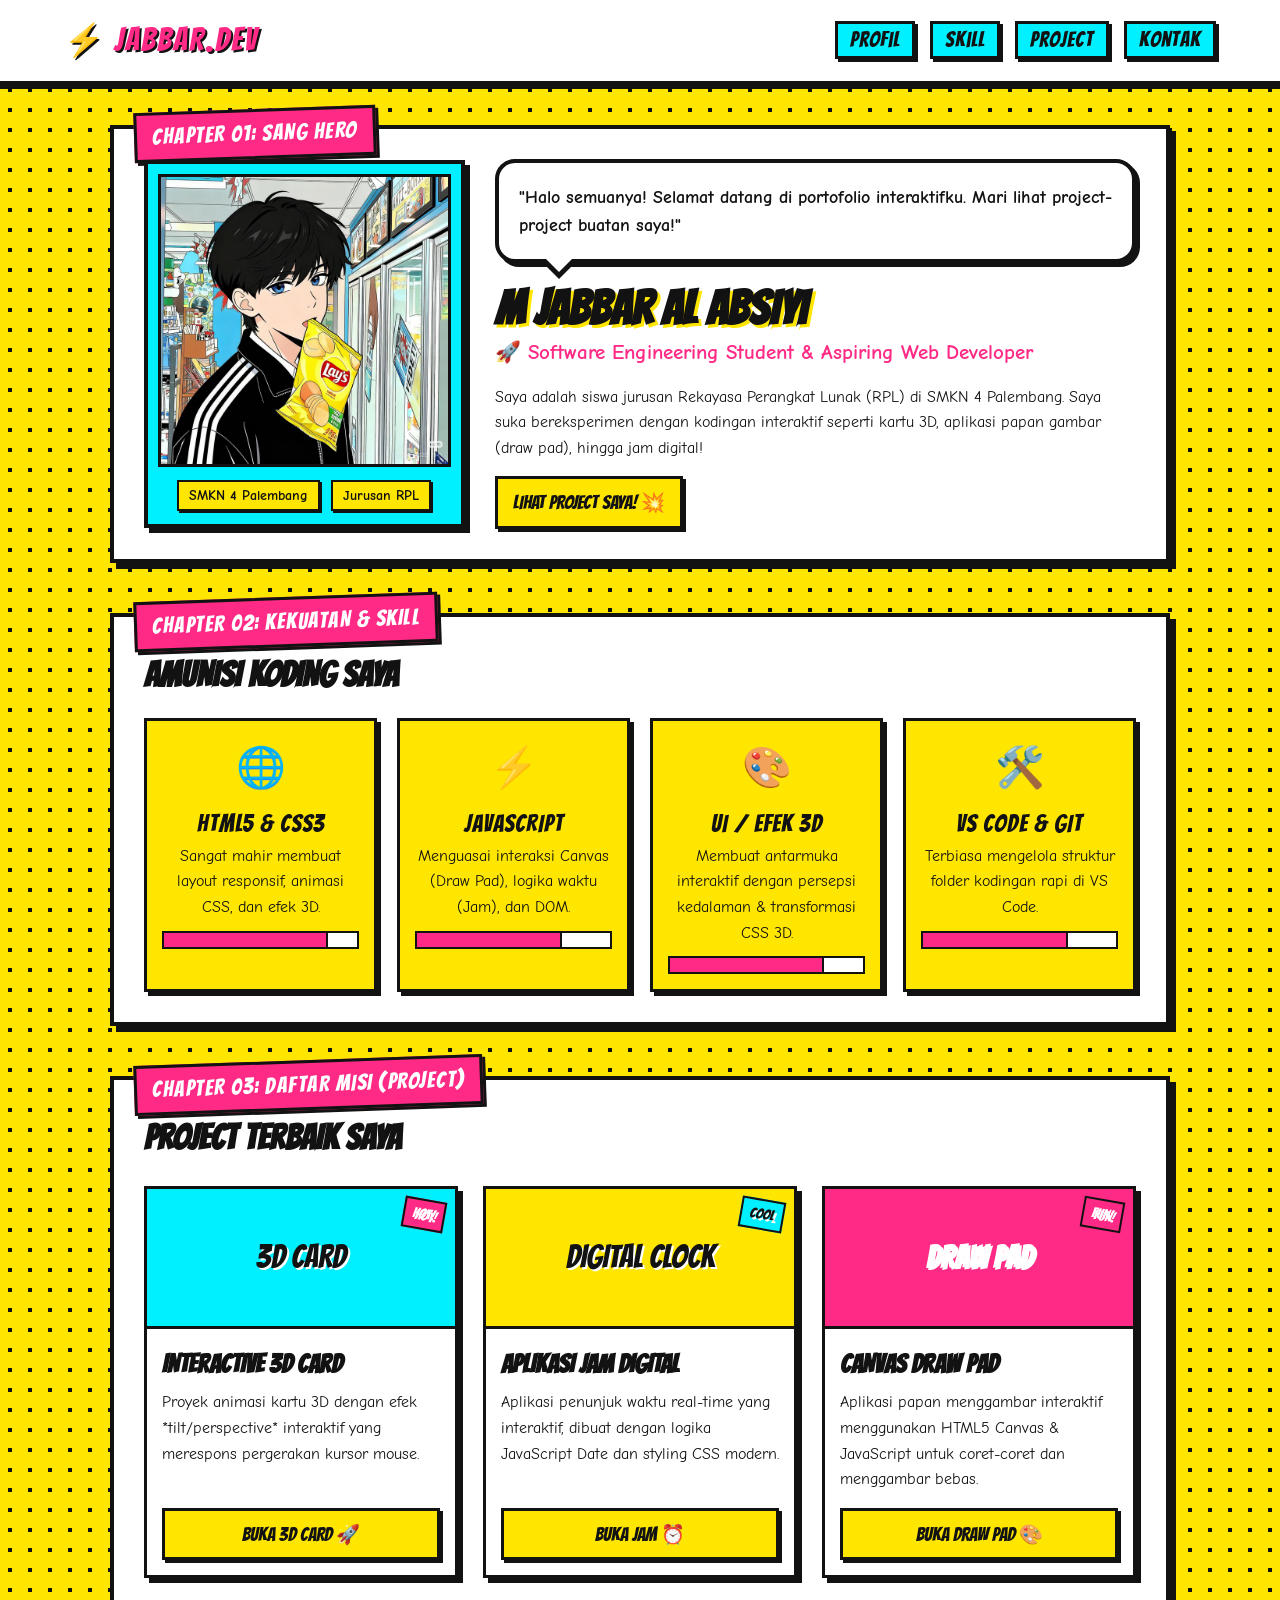
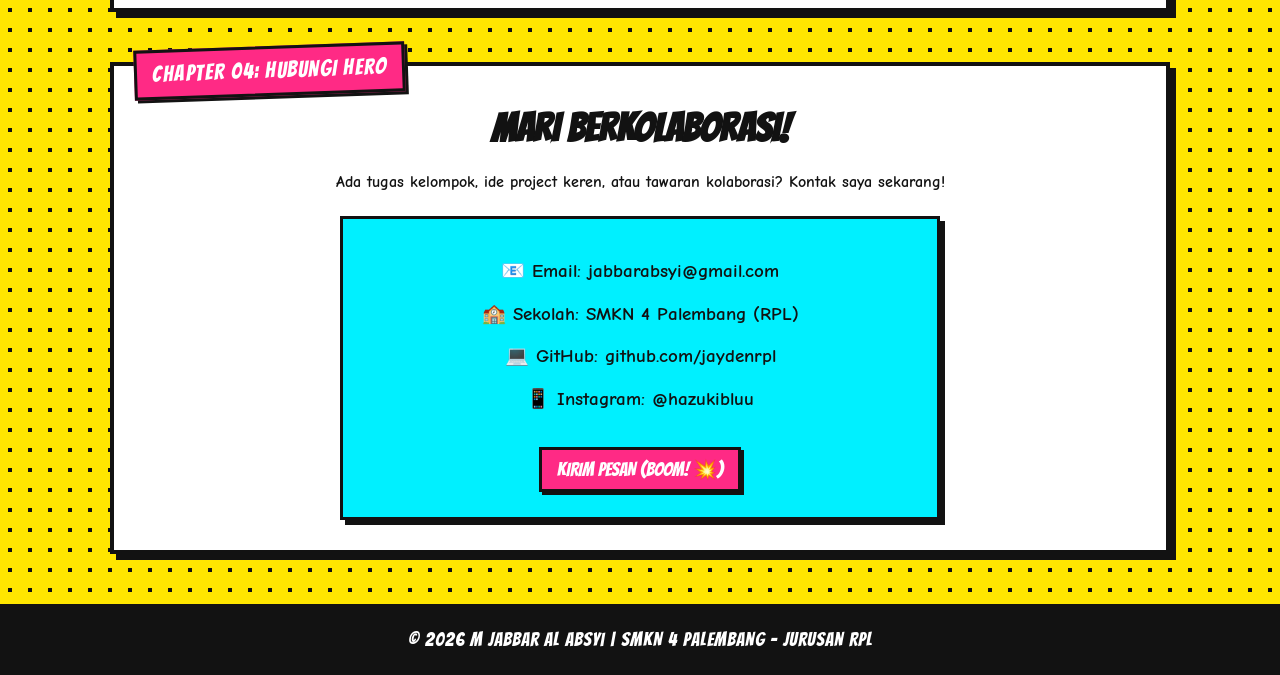
==== index.html @ 5c22c309 "Update index.html" ====
<!doctype html>
<html lang="id">
  <head>
    <meta charset="UTF-8" />
    <meta name="viewport" content="width=device-width, initial-scale=1.0" />
    <title>Portofolio Komik - M Jabbar Al Absyi</title>
    <link rel="preconnect" href="https://fonts.googleapis.com" />
    <link rel="preconnect" href="https://fonts.gstatic.com" crossorigin />
    <link
      href="https://fonts.googleapis.com/css2?family=Bangers&family=Comic+Neue:ital,wght@0,400;0,700;1,700&display=swap"
      rel="stylesheet"
    />
    <style>
      :root {
        --yellow: #ffe600;
        --red: #ff2a85;
        --cyan: #00f0ff;
        --dark: #121212;
        --white: #ffffff;
        --border-thick: 4px solid #121212;
        --box-shadow: 6px 6px 0px #121212;
        --box-shadow-hover: 10px 10px 0px #121212;
      }

      * {
        box-sizing: border-box;
        margin: 0;
        padding: 0;
      }

      body {
        font-family: "Comic Neue", cursive, sans-serif;
        background-color: var(--yellow);
        background-image: radial-gradient(#121212 15%, transparent 16%);
        background-size: 20px 20px;
        color: var(--dark);
        line-height: 1.6;
        overflow-x: hidden;
      }

      /* Header */
      header {
        background-color: var(--white);
        border-bottom: var(--border-thick);
        padding: 15px 5%;
        position: sticky;
        top: 0;
        z-index: 100;
        display: flex;
        justify-content: space-between;
        align-items: center;
        box-shadow: 0 4px 0 #121212;
      }

      .logo {
        font-family: "Bangers", cursive;
        font-size: 2rem;
        color: var(--red);
        text-shadow: 2px 2px 0 var(--dark);
        letter-spacing: 2px;
        text-transform: uppercase;
      }

      nav ul {
        display: flex;
        list-style: none;
        gap: 15px;
      }

      nav a {
        font-family: "Bangers", cursive;
        font-size: 1.3rem;
        text-decoration: none;
        color: var(--dark);
        padding: 5px 12px;
        background: var(--cyan);
        border: 3px solid var(--dark);
        box-shadow: 3px 3px 0 var(--dark);
        transition: all 0.2s ease;
        letter-spacing: 1px;
      }

      nav a:hover {
        transform: translate(-2px, -2px);
        box-shadow: 5px 5px 0 var(--dark);
        background: var(--red);
        color: var(--white);
      }

      .container {
        max-width: 1100px;
        margin: 40px auto;
        padding: 0 20px;
      }

      .comic-panel {
        background: var(--white);
        border: var(--border-thick);
        box-shadow: var(--box-shadow);
        padding: 30px;
        margin-bottom: 50px;
        position: relative;
      }

      .panel-tag {
        position: absolute;
        top: -20px;
        left: 20px;
        background: var(--red);
        color: var(--white);
        font-family: "Bangers", cursive;
        font-size: 1.4rem;
        padding: 4px 15px;
        border: 3px solid var(--dark);
        box-shadow: 3px 3px 0 var(--dark);
        letter-spacing: 1.5px;
        transform: rotate(-2deg);
      }

      /* Hero / Profile */
      .hero-grid {
        display: grid;
        grid-template-columns: 1fr 2fr;
        gap: 30px;
        align-items: center;
      }

      @media (max-width: 768px) {
        .hero-grid {
          grid-template-columns: 1fr;
        }
      }

      .profile-frame {
        position: relative;
        border: var(--border-thick);
        background: var(--cyan);
        padding: 10px;
        box-shadow: 5px 5px 0 var(--dark);
        text-align: center;
      }

      .profile-img {
        width: 100%;
        height: auto;
        display: block;
        border: 3px solid var(--dark);
        background: #eee;
      }

      .speech-bubble {
        position: relative;
        background: var(--white);
        border: 4px solid var(--dark);
        border-radius: 20px;
        padding: 20px;
        font-size: 1.1rem;
        font-weight: bold;
        box-shadow: 4px 4px 0 var(--dark);
        margin-bottom: 20px;
      }

      .speech-bubble::after {
        content: "";
        position: absolute;
        bottom: -20px;
        left: 40px;
        border-width: 20px 20px 0;
        border-style: solid;
        border-color: var(--dark) transparent;
        display: block;
        width: 0;
      }

      .speech-bubble::before {
        content: "";
        position: absolute;
        bottom: -13px;
        left: 43px;
        border-width: 17px 17px 0;
        border-style: solid;
        border-color: var(--white) transparent;
        display: block;
        width: 0;
        z-index: 1;
      }

      .hero-title {
        font-family: "Bangers", cursive;
        font-size: 3rem;
        color: var(--dark);
        line-height: 1.1;
        margin-top: 10px;
        text-shadow: 3px 3px 0 var(--yellow);
      }

      .hero-sub {
        font-size: 1.3rem;
        font-weight: bold;
        color: var(--red);
        margin-bottom: 15px;
      }

      .badge {
        display: inline-block;
        background: var(--yellow);
        border: 2px solid var(--dark);
        padding: 2px 10px;
        font-weight: bold;
        font-size: 0.9rem;
        box-shadow: 2px 2px 0 var(--dark);
        margin: 3px;
      }

      /* Skills */
      .skills-grid {
        display: grid;
        grid-template-columns: repeat(auto-fit, minmax(200px, 1fr));
        gap: 20px;
        margin-top: 10px;
      }

      .skill-card {
        background: var(--yellow);
        border: 3px solid var(--dark);
        padding: 15px;
        box-shadow: 4px 4px 0 var(--dark);
        text-align: center;
        transition: transform 0.2s;
      }

      .skill-card:hover {
        transform: scale(1.05) rotate(1deg);
      }

      .skill-icon {
        font-size: 2.5rem;
        margin-bottom: 5px;
      }

      .skill-title {
        font-family: "Bangers", cursive;
        font-size: 1.5rem;
        letter-spacing: 1px;
      }

      .progress-bar {
        background: var(--white);
        border: 2px solid var(--dark);
        height: 18px;
        margin-top: 10px;
        position: relative;
        overflow: hidden;
      }

      .progress-fill {
        background: var(--red);
        height: 100%;
        border-right: 2px solid var(--dark);
      }

      /* Projects */
      .projects-grid {
        display: grid;
        grid-template-columns: repeat(auto-fit, minmax(280px, 1fr));
        gap: 25px;
      }

      .project-card {
        background: var(--white);
        border: 3px solid var(--dark);
        box-shadow: 5px 5px 0 var(--dark);
        overflow: hidden;
        display: flex;
        flex-direction: column;
        transition: all 0.2s;
      }

      .project-card:hover {
        transform: translate(-3px, -3px);
        box-shadow: 8px 8px 0 var(--dark);
      }

      .project-banner {
        background: var(--cyan);
        border-bottom: 3px solid var(--dark);
        height: 140px;
        display: flex;
        align-items: center;
        justify-content: center;
        font-family: "Bangers", cursive;
        font-size: 2rem;
        color: var(--dark);
        text-shadow: 2px 2px 0 var(--white);
        position: relative;
      }

      .pow-badge {
        position: absolute;
        top: 10px;
        right: 10px;
        background: var(--red);
        color: var(--white);
        font-family: "Bangers", cursive;
        padding: 2px 8px;
        border: 2px solid var(--dark);
        transform: rotate(10deg);
        font-size: 0.9rem;
      }

      .project-body {
        padding: 15px;
        flex-grow: 1;
        display: flex;
        flex-direction: column;
        justify-content: space-between;
      }

      .project-title {
        font-family: "Bangers", cursive;
        font-size: 1.6rem;
        margin-bottom: 5px;
      }

      .btn-comic {
        display: inline-block;
        text-align: center;
        background: var(--yellow);
        color: var(--dark);
        font-family: "Bangers", cursive;
        font-size: 1.2rem;
        padding: 8px 15px;
        border: 3px solid var(--dark);
        box-shadow: 3px 3px 0 var(--dark);
        text-decoration: none;
        margin-top: 15px;
        cursor: pointer;
        transition: all 0.1s;
      }

      .btn-comic:hover {
        background: var(--cyan);
        transform: translate(-2px, -2px);
        box-shadow: 5px 5px 0 var(--dark);
      }

      /* Contact */
      .contact-container {
        text-align: center;
      }

      .contact-box {
        background: var(--cyan);
        border: 3px solid var(--dark);
        padding: 25px;
        box-shadow: 5px 5px 0 var(--dark);
        display: inline-block;
        max-width: 600px;
        width: 100%;
      }

      .contact-item {
        font-size: 1.2rem;
        font-weight: bold;
        margin: 12px 0;
        display: flex;
        align-items: center;
        justify-content: center;
        gap: 10px;
      }

      footer {
        text-align: center;
        padding: 20px;
        background: var(--dark);
        color: var(--white);
        font-family: "Bangers", cursive;
        font-size: 1.2rem;
        letter-spacing: 1px;
      }

      .comic-pop {
        position: fixed;
        pointer-events: none;
        font-family: "Bangers", cursive;
        font-size: 2rem;
        color: var(--red);
        text-shadow:
          2px 2px 0 var(--yellow),
          -2px -2px 0 var(--dark);
        z-index: 9999;
        animation: popUp 0.6s ease-out forwards;
      }

      @keyframes popUp {
        0% {
          opacity: 1;
          transform: scale(0.5) rotate(-10deg);
        }
        50% {
          transform: scale(1.3) rotate(10deg);
        }
        100% {
          opacity: 0;
          transform: scale(1) translate(0, -30px);
        }
      }
    </style>
  </head>
  <body>
    <!-- Header -->
    <header>
      <div class="logo">⚡ Jabbar.Dev</div>
      <nav>
        <ul>
          <li><a href="#about">Profil</a></li>
          <li><a href="#skills">Skill</a></li>
          <li><a href="#projects">Project</a></li>
          <li><a href="#contact">Kontak</a></li>
        </ul>
      </nav>
    </header>

    <div class="container">
      <!-- PROFIL SECTION -->
      <section id="about" class="comic-panel">
        <div class="panel-tag">CHAPTER 01: SANG HERO</div>
        <div class="hero-grid">
          <div class="profile-frame">
            <img
              src="download (9).jpg"
              alt="Foto M Jabbar Al Absyi"
              class="profile-img"
            />
            <div style="margin-top: 10px">
              <span class="badge">SMKN 4 Palembang</span>
              <span class="badge">Jurusan RPL</span>
            </div>
          </div>
          <div>
            <div class="speech-bubble">
              "Halo semuanya! Selamat datang di portofolio interaktifku. Mari
              lihat project-project buatan saya!"
            </div>
            <h1 class="hero-title">M JABBAR AL ABSIYI</h1>
            <p class="hero-sub">
              🚀 Software Engineering Student & Aspiring Web Developer
            </p>
            <p>
              Saya adalah siswa jurusan Rekayasa Perangkat Lunak (RPL) di SMKN 4
              Palembang. Saya suka bereksperimen dengan kodingan interaktif
              seperti kartu 3D, aplikasi papan gambar (draw pad), hingga jam
              digital!
            </p>
            <a href="#projects" class="btn-comic">LIHAT PROJECT SAYA! 💥</a>
          </div>
        </div>
      </section>

      <!-- SKILLS SECTION -->
      <section id="skills" class="comic-panel">
        <div class="panel-tag">CHAPTER 02: KEKUATAN & SKILL</div>
        <h2
          style="
            font-family: &quot;Bangers&quot;;
            font-size: 2.2rem;
            margin-bottom: 15px;
          "
        >
          AMUNISI KODING SAYA
        </h2>
        <div class="skills-grid">
          <div class="skill-card">
            <div class="skill-icon">🌐</div>
            <div class="skill-title">HTML5 & CSS3</div>
            <p>
              Sangat mahir membuat layout responsif, animasi CSS, dan efek 3D.
            </p>
            <div class="progress-bar">
              <div class="progress-fill" style="width: 85%"></div>
            </div>
          </div>

          <div class="skill-card">
            <div class="skill-icon">⚡</div>
            <div class="skill-title">JAVASCRIPT</div>
            <p>
              Menguasai interaksi Canvas (Draw Pad), logika waktu (Jam), dan
              DOM.
            </p>
            <div class="progress-bar">
              <div class="progress-fill" style="width: 75%"></div>
            </div>
          </div>

          <div class="skill-card">
            <div class="skill-icon">🎨</div>
            <div class="skill-title">UI / EFEK 3D</div>
            <p>
              Membuat antarmuka interaktif dengan persepsi kedalaman &
              transformasi CSS 3D.
            </p>
            <div class="progress-bar">
              <div class="progress-fill" style="width: 80%"></div>
            </div>
          </div>

          <div class="skill-card">
            <div class="skill-icon">🛠️</div>
            <div class="skill-title">VS CODE & GIT</div>
            <p>Terbiasa mengelola struktur folder kodingan rapi di VS Code.</p>
            <div class="progress-bar">
              <div class="progress-fill" style="width: 75%"></div>
            </div>
          </div>
        </div>
      </section>

      <!-- PROJECTS SECTION -->
      <section id="projects" class="comic-panel">
        <div class="panel-tag">CHAPTER 03: DAFTAR MISI (PROJECT)</div>
        <h2
          style="
            font-family: &quot;Bangers&quot;;
            font-size: 2.2rem;
            margin-bottom: 20px;
          "
        >
          PROJECT TERBAIK SAYA
        </h2>

        <div class="projects-grid">
          <!-- Project 1: 3D Card -->
          <div class="project-card">
            <div class="project-banner">
              3D CARD
              <div class="pow-badge">HOT!</div>
            </div>
            <div class="project-body">
              <div>
                <h3 class="project-title">INTERACTIVE 3D CARD</h3>
                <p>
                  Proyek animasi kartu 3D dengan efek *tilt/perspective*
                  interaktif yang merespons pergerakan kursor mouse.
                </p>
              </div>
              <!-- Path menuju file 3d card.html berdasarkan struktur VS Code kamu -->
              <a href="../perhtml-an/3d-card/" target="_blank" class="btn-comic"
                >BUKA 3D CARD 🚀</a
              >
            </div>
          </div>

          <!-- Project 2: Jam -->
          <div class="project-card">
            <div class="project-banner" style="background: var(--yellow)">
              DIGITAL CLOCK
              <div
                class="pow-badge"
                style="background: var(--cyan); color: var(--dark)"
              >
                COOL
              </div>
            </div>
            <div class="project-body">
              <div>
                <h3 class="project-title">APLIKASI JAM DIGITAL</h3>
                <p>
                  Aplikasi penunjuk waktu real-time yang interaktif, dibuat
                  dengan logika JavaScript Date dan styling CSS modern.
                </p>
              </div>
              <!-- Path menuju file jam.html berdasarkan struktur VS Code kamu -->
              <a href="../perhtml-an/jam/" target="_blank" class="btn-comic"
                >BUKA JAM ⏰</a
              >
            </div>
          </div>

          <!-- Project 3: Draw Pad -->
          <div class="project-card">
            <div
              class="project-banner"
              style="background: var(--red); color: var(--white)"
            >
              DRAW PAD
              <div class="pow-badge">FUN!</div>
            </div>
            <div class="project-body">
              <div>
                <h3 class="project-title">CANVAS DRAW PAD</h3>
                <p>
                  Aplikasi papan menggambar interaktif menggunakan HTML5 Canvas
                  & JavaScript untuk coret-coret dan menggambar bebas.
                </p>
              </div>
              <!-- Path menuju file index.html di folder draw pad berdasarkan struktur VS Code kamu -->
              <a
                href="../perhtml-an/draw-pad/"
                target="_blank"
                class="btn-comic"
                >BUKA DRAW PAD 🎨</a
              >
            </div>
          </div>
        </div>
      </section>

      <!-- CONTACT SECTION -->
      <section id="contact" class="comic-panel">
        <div class="panel-tag">CHAPTER 04: HUBUNGI HERO</div>
        <div class="contact-container">
          <h2
            style="
              font-family: &quot;Bangers&quot;;
              font-size: 2.5rem;
              margin-bottom: 10px;
            "
          >
            MARI BERKOLABORASI!
          </h2>
          <p style="font-weight: bold; margin-bottom: 20px">
            Ada tugas kelompok, ide project keren, atau tawaran kolaborasi?
            Kontak saya sekarang!
          </p>

          <div class="contact-box">
            <div class="contact-item">📧 Email: jabbarabsyi@gmail.com</div>
            <div class="contact-item">🏫 Sekolah: SMKN 4 Palembang (RPL)</div>
            <div class="contact-item">💻 GitHub: github.com/jaydenrpl</div>
            <div class="contact-item">📱 Instagram: @hazukibluu</div>

            <button
              class="btn-comic"
              onclick="
                alert('Terima kasih sudah menghubungi M Jabbar Al Absyi!')
              "
              style="margin-top: 20px; background: var(--red); color: white"
            >
              KIRIM PESAN (BOOM! 💥)
            </button>
          </div>
        </div>
      </section>
    </div>

    <footer>
      <p>© 2026 M Jabbar Al Absyi | SMKN 4 Palembang - Jurusan RPL</p>
    </footer>

    <script>
      const popSounds = [
        "BOOM! 💥",
        "POW! 🥊",
        "BAM! ⚡",
        "KABOOM! 💣",
        "ZAP! ⚡",
      ];

      document.addEventListener("click", function (e) {
        if (
          e.target.tagName === "BUTTON" ||
          e.target.tagName === "A" ||
          e.target.classList.contains("skill-card")
        ) {
          const pop = document.createElement("div");
          pop.className = "comic-pop";
          pop.innerText =
            popSounds[Math.floor(Math.random() * popSounds.length)];
          pop.style.left = e.clientX - 30 + "px";
          pop.style.top = e.clientY - 40 + "px";

          document.body.appendChild(pop);

          setTimeout(() => {
            pop.remove();
          }, 600);
        }
      });
    </script>
  </body>
</html>
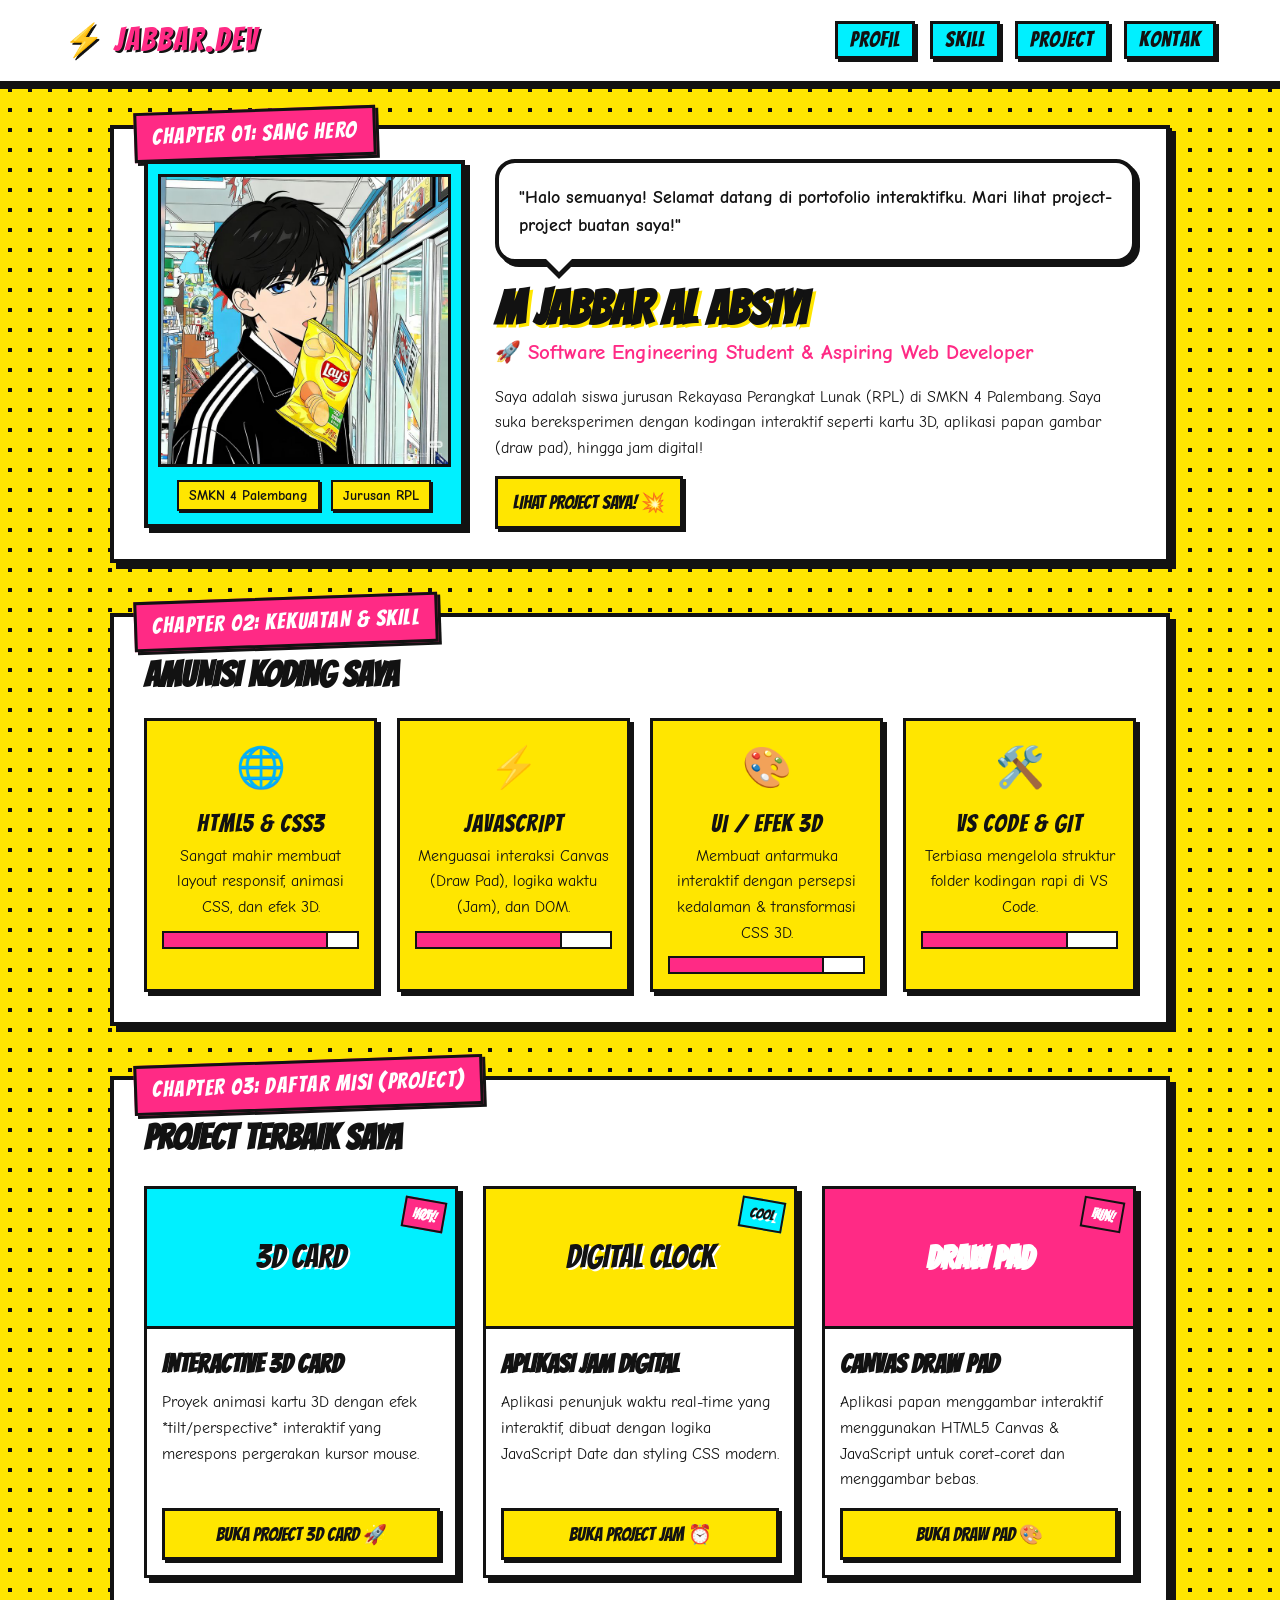
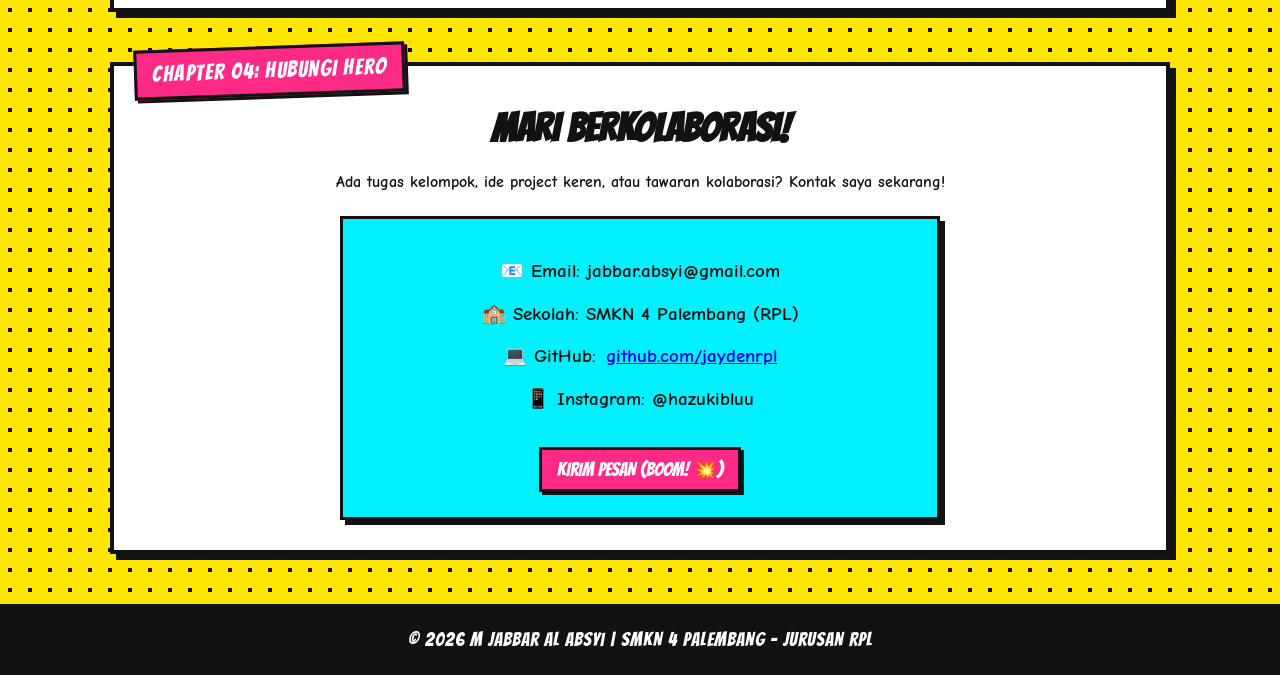
==== commit c78a759d: "Update index.html" ====
--- a/index.html
+++ b/index.html
@@ -545,8 +545,11 @@
                 </p>
               </div>
               <!-- Path menuju file 3d card.html berdasarkan struktur VS Code kamu -->
-              <a href="../perhtml-an/3d-card/" target="_blank" class="btn-comic"
-                >BUKA 3D CARD 🚀</a
+              <a
+                href="perhtml%20an/3d%20card/3d%20card.html"
+                target="_blank"
+                class="btn-comic"
+                >BUKA PROJECT 3D CARD 🚀</a
               >
             </div>
           </div>
@@ -571,8 +574,11 @@
                 </p>
               </div>
               <!-- Path menuju file jam.html berdasarkan struktur VS Code kamu -->
-              <a href="../perhtml-an/jam/" target="_blank" class="btn-comic"
-                >BUKA JAM ⏰</a
+              <a
+                href="perhtml%20an/jam/jam.html"
+                target="_blank"
+                class="btn-comic"
+                >BUKA PROJECT JAM ⏰</a
               >
             </div>
           </div>
@@ -596,7 +602,7 @@
               </div>
               <!-- Path menuju file index.html di folder draw pad berdasarkan struktur VS Code kamu -->
               <a
-                href="../perhtml-an/draw-pad/"
+                href="perhtml%20an/draw%20pad/index.html"
                 target="_blank"
                 class="btn-comic"
                 >BUKA DRAW PAD 🎨</a
@@ -625,9 +631,9 @@
           </p>
 
           <div class="contact-box">
-            <div class="contact-item">📧 Email: jabbarabsyi@gmail.com</div>
+            <div class="contact-item">📧 Email: jabbar.absyi@gmail.com</div>
             <div class="contact-item">🏫 Sekolah: SMKN 4 Palembang (RPL)</div>
-            <div class="contact-item">💻 GitHub: github.com/jaydenrpl</div>
+            <div class="contact-item">💻 GitHub: <a href="https://github.com/jaydenrpl" target="_blank">github.com/jaydenrpl</a></div>
             <div class="contact-item">📱 Instagram: @hazukibluu</div>
 
             <button
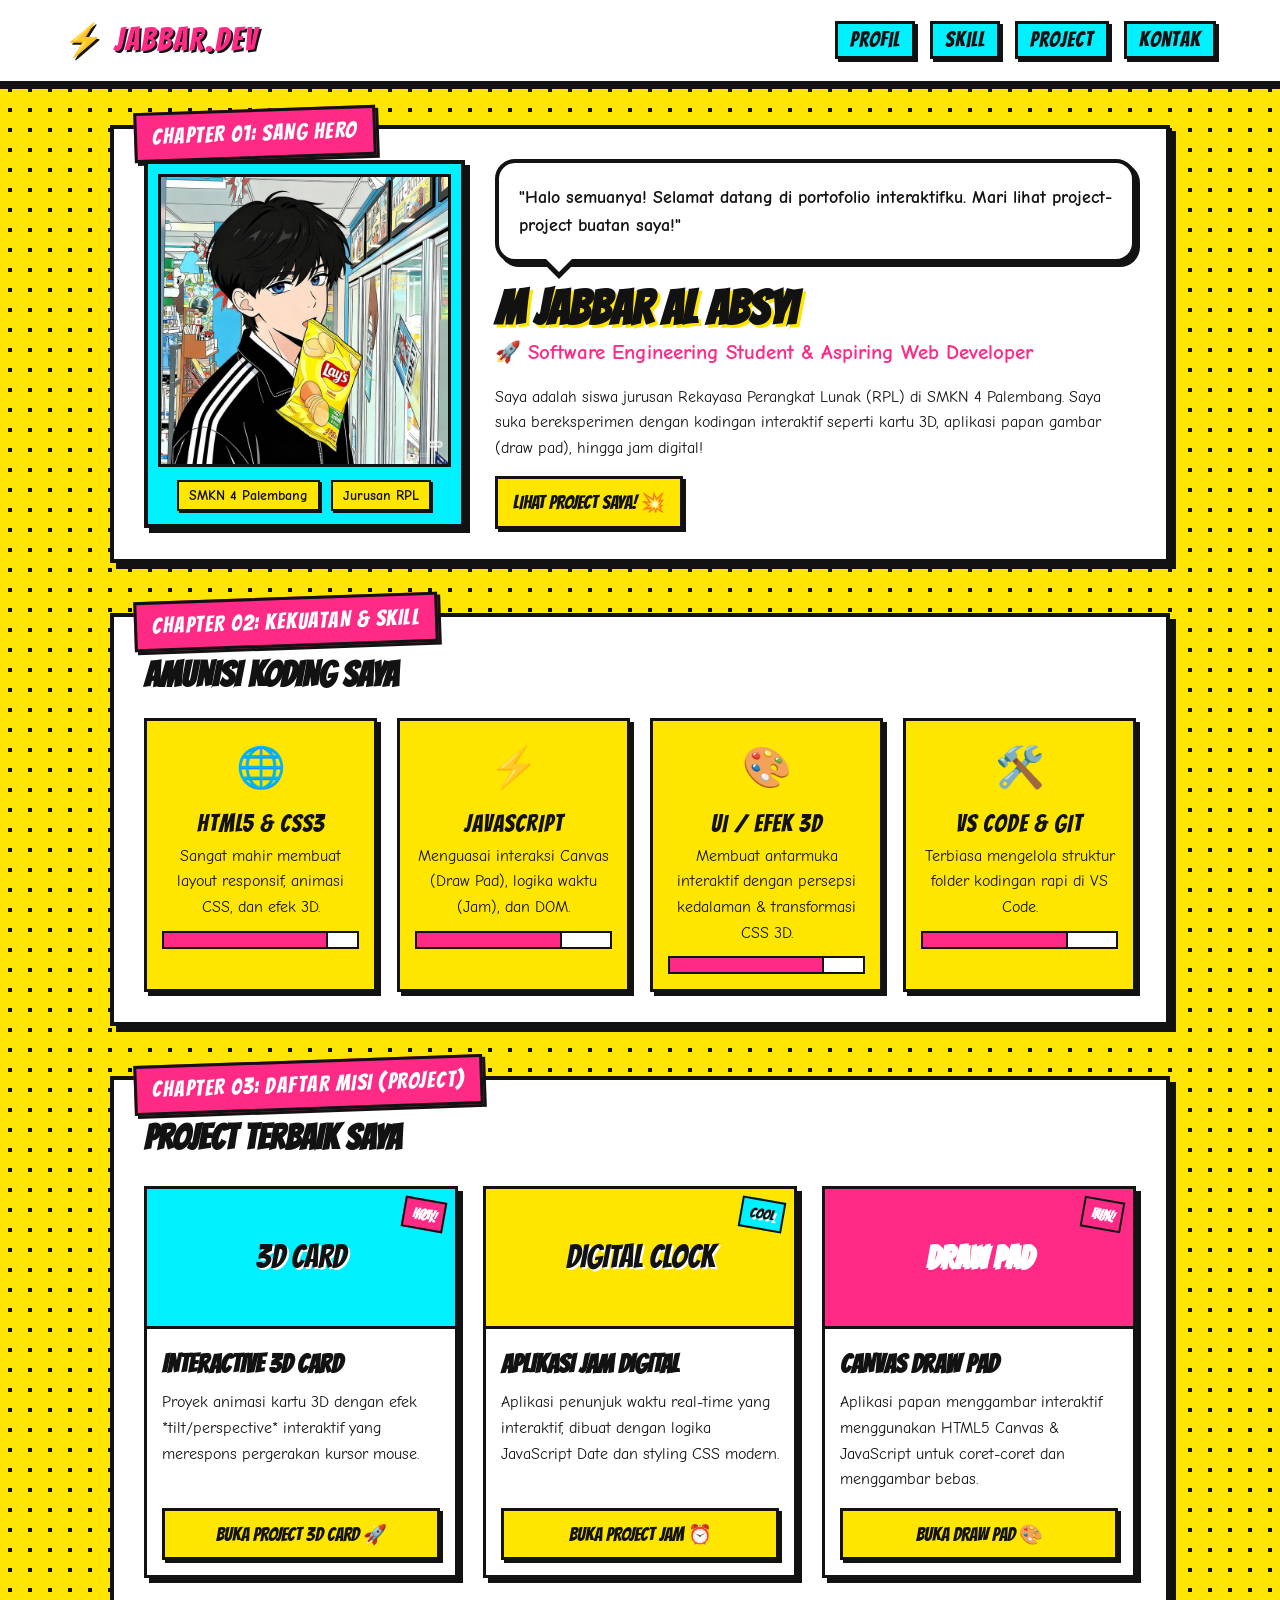
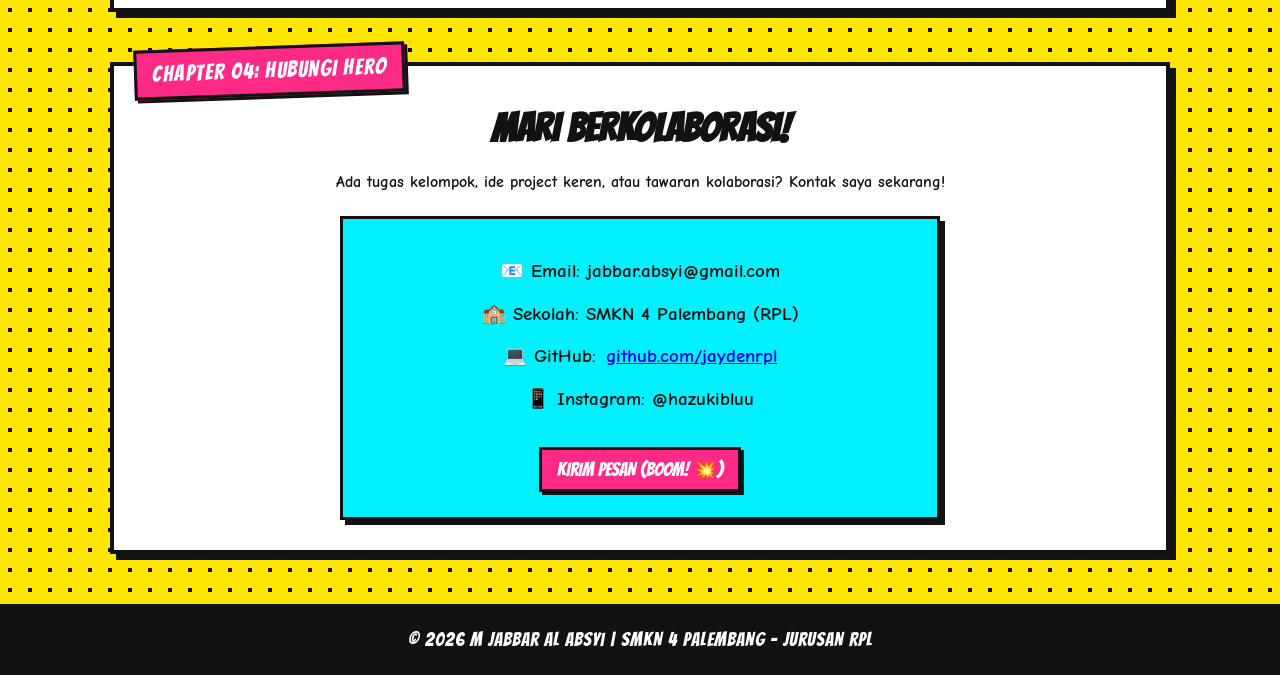
==== commit 2397b29b: "Update index.html" ====
--- a/index.html
+++ b/index.html
@@ -442,7 +442,7 @@
               "Halo semuanya! Selamat datang di portofolio interaktifku. Mari
               lihat project-project buatan saya!"
             </div>
-            <h1 class="hero-title">M JABBAR AL ABSIYI</h1>
+            <h1 class="hero-title">M JABBAR AL ABSYI</h1>
             <p class="hero-sub">
               🚀 Software Engineering Student & Aspiring Web Developer
             </p>
@@ -633,7 +633,12 @@
           <div class="contact-box">
             <div class="contact-item">📧 Email: jabbar.absyi@gmail.com</div>
             <div class="contact-item">🏫 Sekolah: SMKN 4 Palembang (RPL)</div>
-            <div class="contact-item">💻 GitHub: <a href="https://github.com/jaydenrpl" target="_blank">github.com/jaydenrpl</a></div>
+            <div class="contact-item">
+              💻 GitHub:
+              <a href="https://github.com/jaydenrpl" target="_blank"
+                >github.com/jaydenrpl</a
+              >
+            </div>
             <div class="contact-item">📱 Instagram: @hazukibluu</div>
 
             <button
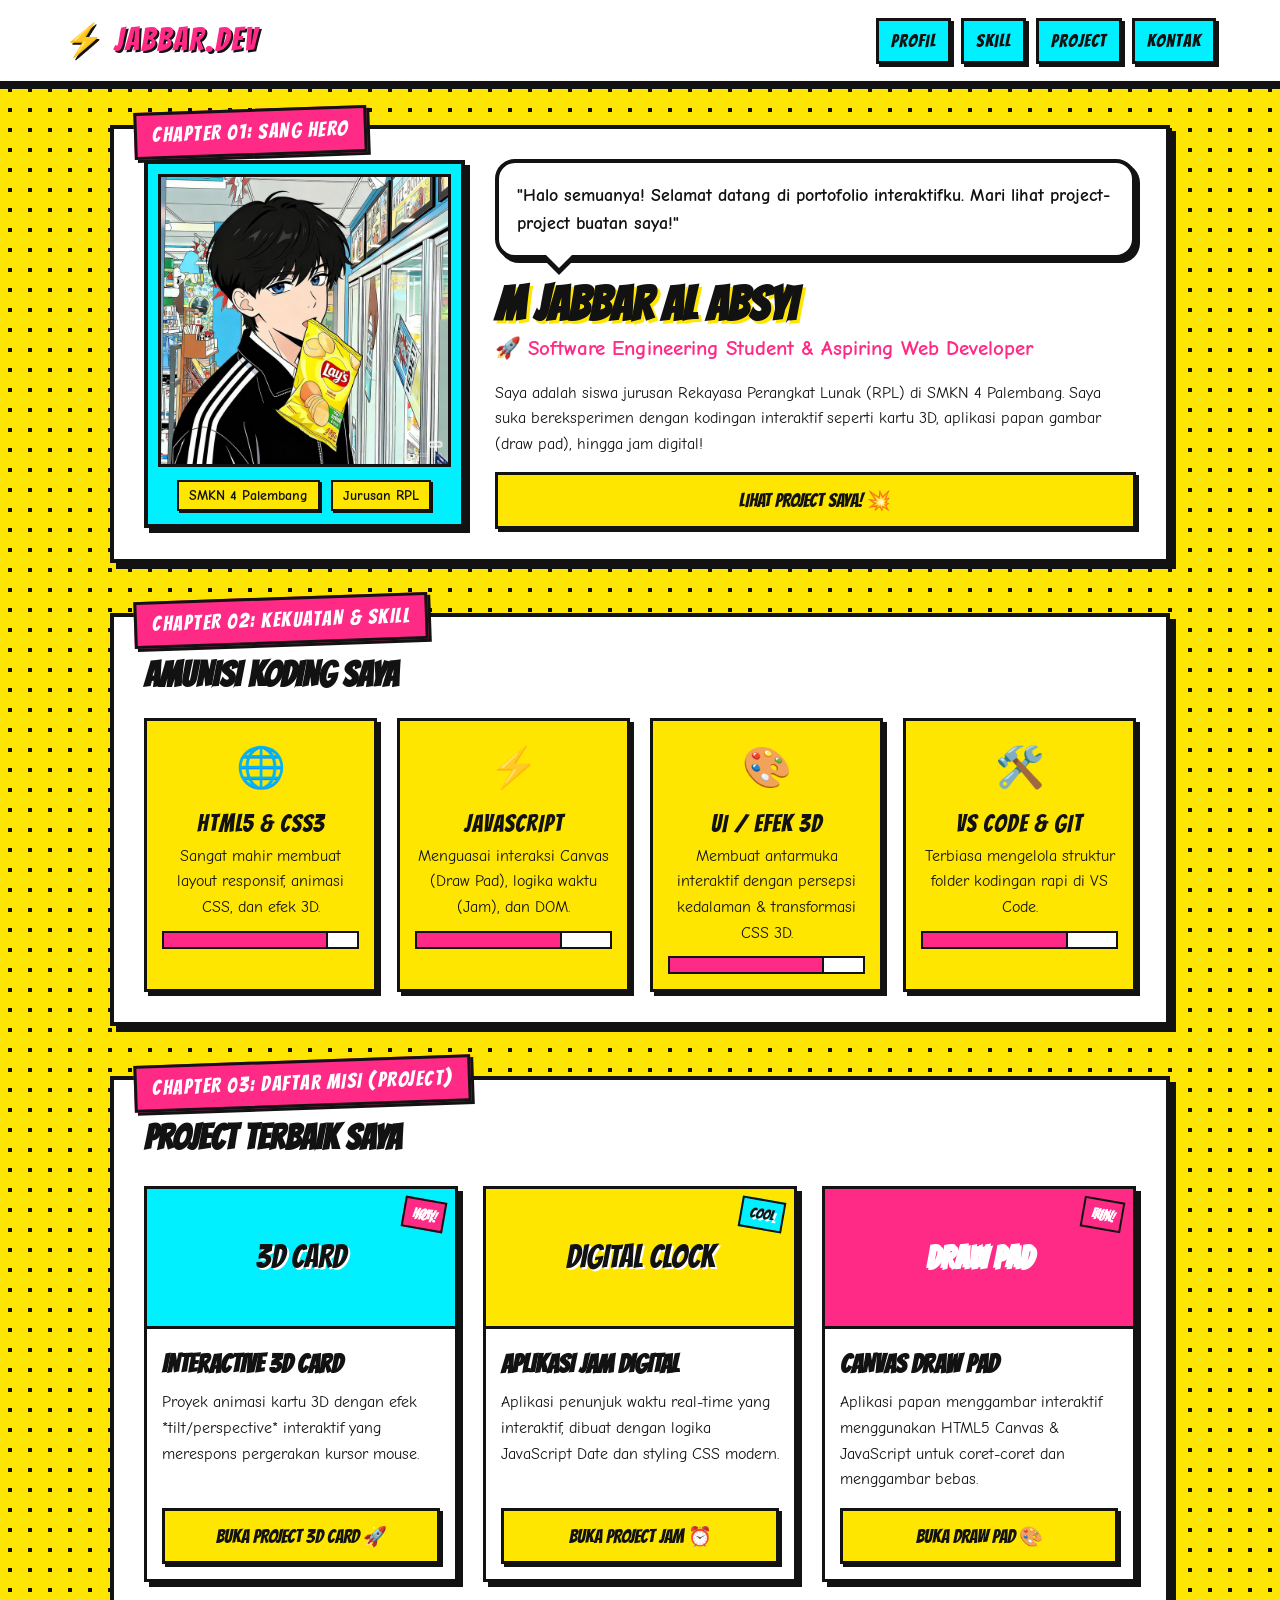
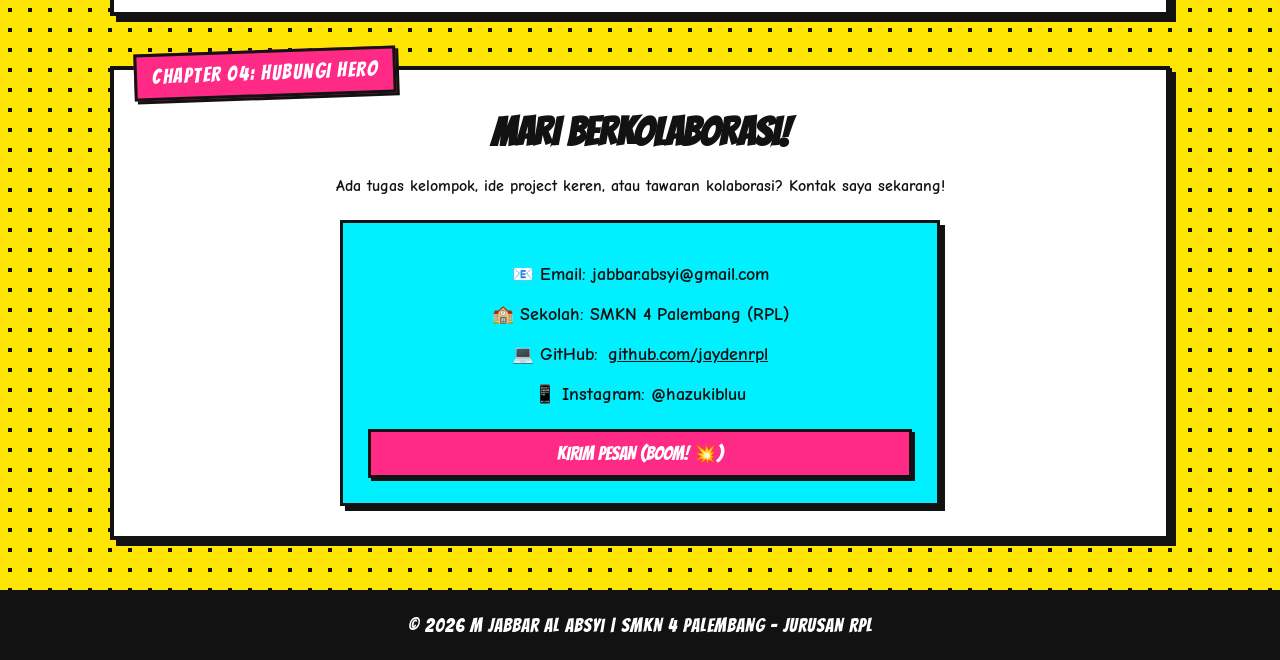
==== commit 04118416: "Update index.html" ====
--- a/index.html
+++ b/index.html
@@ -50,6 +50,7 @@
         justify-content: space-between;
         align-items: center;
         box-shadow: 0 4px 0 #121212;
+        flex-wrap: wrap;
       }
 
       .logo {
@@ -64,20 +65,22 @@
       nav ul {
         display: flex;
         list-style: none;
-        gap: 15px;
+        gap: 10px;
+        flex-wrap: wrap;
       }
 
       nav a {
         font-family: "Bangers", cursive;
-        font-size: 1.3rem;
+        font-size: 1.1rem;
         text-decoration: none;
         color: var(--dark);
-        padding: 5px 12px;
+        padding: 6px 12px;
         background: var(--cyan);
         border: 3px solid var(--dark);
         box-shadow: 3px 3px 0 var(--dark);
         transition: all 0.2s ease;
         letter-spacing: 1px;
+        display: inline-block;
       }
 
       nav a:hover {
@@ -109,7 +112,7 @@
         background: var(--red);
         color: var(--white);
         font-family: "Bangers", cursive;
-        font-size: 1.4rem;
+        font-size: 1.3rem;
         padding: 4px 15px;
         border: 3px solid var(--dark);
         box-shadow: 3px 3px 0 var(--dark);
@@ -123,12 +126,6 @@
         grid-template-columns: 1fr 2fr;
         gap: 30px;
         align-items: center;
-      }
-
-      @media (max-width: 768px) {
-        .hero-grid {
-          grid-template-columns: 1fr;
-        }
       }
 
       .profile-frame {
@@ -153,7 +150,7 @@
         background: var(--white);
         border: 4px solid var(--dark);
         border-radius: 20px;
-        padding: 20px;
+        padding: 18px;
         font-size: 1.1rem;
         font-weight: bold;
         box-shadow: 4px 4px 0 var(--dark);
@@ -192,6 +189,7 @@
         line-height: 1.1;
         margin-top: 10px;
         text-shadow: 3px 3px 0 var(--yellow);
+        word-break: break-word;
       }
 
       .hero-sub {
@@ -262,7 +260,7 @@
       /* Projects */
       .projects-grid {
         display: grid;
-        grid-template-columns: repeat(auto-fit, minmax(280px, 1fr));
+        grid-template-columns: repeat(auto-fit, minmax(260px, 1fr));
         gap: 25px;
       }
 
@@ -323,13 +321,13 @@
       }
 
       .btn-comic {
-        display: inline-block;
+        display: block;
         text-align: center;
         background: var(--yellow);
         color: var(--dark);
         font-family: "Bangers", cursive;
         font-size: 1.2rem;
-        padding: 8px 15px;
+        padding: 10px 15px;
         border: 3px solid var(--dark);
         box-shadow: 3px 3px 0 var(--dark);
         text-decoration: none;
@@ -342,6 +340,12 @@
         background: var(--cyan);
         transform: translate(-2px, -2px);
         box-shadow: 5px 5px 0 var(--dark);
+      }
+
+      .btn-comic:active,
+      .project-card:active {
+        transform: translate(2px, 2px) scale(0.98);
+        box-shadow: 1px 1px 0 var(--dark);
       }
 
       /* Contact */
@@ -357,16 +361,22 @@
         display: inline-block;
         max-width: 600px;
         width: 100%;
+        word-break: break-word;
       }
 
       .contact-item {
-        font-size: 1.2rem;
+        font-size: 1.1rem;
         font-weight: bold;
         margin: 12px 0;
         display: flex;
         align-items: center;
         justify-content: center;
         gap: 10px;
+        flex-wrap: wrap;
+      }
+
+      .contact-item a {
+        color: var(--dark);
       }
 
       footer {
@@ -403,6 +413,65 @@
         100% {
           opacity: 0;
           transform: scale(1) translate(0, -30px);
+        }
+      }
+
+      /* PERBAIKAN RESPONSIVE MOBILE */
+      @media (max-width: 768px) {
+        header {
+          flex-direction: column;
+          gap: 12px;
+          padding: 12px 15px;
+          text-align: center;
+        }
+
+        nav ul {
+          justify-content: center;
+          gap: 6px;
+        }
+
+        nav a {
+          font-size: 1rem;
+          padding: 4px 8px;
+        }
+
+        .container {
+          margin: 20px auto;
+          padding: 0 12px;
+        }
+
+        .comic-panel {
+          padding: 20px 15px;
+          margin-bottom: 35px;
+        }
+
+        .panel-tag {
+          font-size: 1rem;
+          top: -15px;
+          left: 10px;
+          padding: 2px 10px;
+        }
+
+        .hero-grid {
+          grid-template-columns: 1fr;
+          gap: 20px;
+        }
+
+        .hero-title {
+          font-size: 2.2rem;
+        }
+
+        .hero-sub {
+          font-size: 1.1rem;
+        }
+
+        .speech-bubble {
+          font-size: 1rem;
+          padding: 12px;
+        }
+
+        .contact-box {
+          padding: 15px;
         }
       }
     </style>
@@ -544,9 +613,8 @@
                   interaktif yang merespons pergerakan kursor mouse.
                 </p>
               </div>
-              <!-- Path menuju file 3d card.html berdasarkan struktur VS Code kamu -->
               <a
-                href="perhtml%20an/3d%20card/3d%20card.html"
+                href="../perhtml%20an/3d-card/index.html"
                 target="_blank"
                 class="btn-comic"
                 >BUKA PROJECT 3D CARD 🚀</a
@@ -573,9 +641,8 @@
                   dengan logika JavaScript Date dan styling CSS modern.
                 </p>
               </div>
-              <!-- Path menuju file jam.html berdasarkan struktur VS Code kamu -->
               <a
-                href="perhtml%20an/jam/jam.html"
+                href="../perhtml%20an/jam/index.html"
                 target="_blank"
                 class="btn-comic"
                 >BUKA PROJECT JAM ⏰</a
@@ -600,9 +667,8 @@
                   & JavaScript untuk coret-coret dan menggambar bebas.
                 </p>
               </div>
-              <!-- Path menuju file index.html di folder draw pad berdasarkan struktur VS Code kamu -->
               <a
-                href="perhtml%20an/draw%20pad/index.html"
+                href="../perhtml%20an/product/draw-pad/index.html"
                 target="_blank"
                 class="btn-comic"
                 >BUKA DRAW PAD 🎨</a
@@ -646,7 +712,12 @@
               onclick="
                 alert('Terima kasih sudah menghubungi M Jabbar Al Absyi!')
               "
-              style="margin-top: 20px; background: var(--red); color: white"
+              style="
+                margin-top: 20px;
+                background: var(--red);
+                color: white;
+                width: 100%;
+              "
             >
               KIRIM PESAN (BOOM! 💥)
             </button>
@@ -669,11 +740,9 @@
       ];
 
       document.addEventListener("click", function (e) {
-        if (
-          e.target.tagName === "BUTTON" ||
-          e.target.tagName === "A" ||
-          e.target.classList.contains("skill-card")
-        ) {
+        const clickedEl = e.target.closest("button, a, .skill-card");
+
+        if (clickedEl) {
           const pop = document.createElement("div");
           pop.className = "comic-pop";
           pop.innerText =
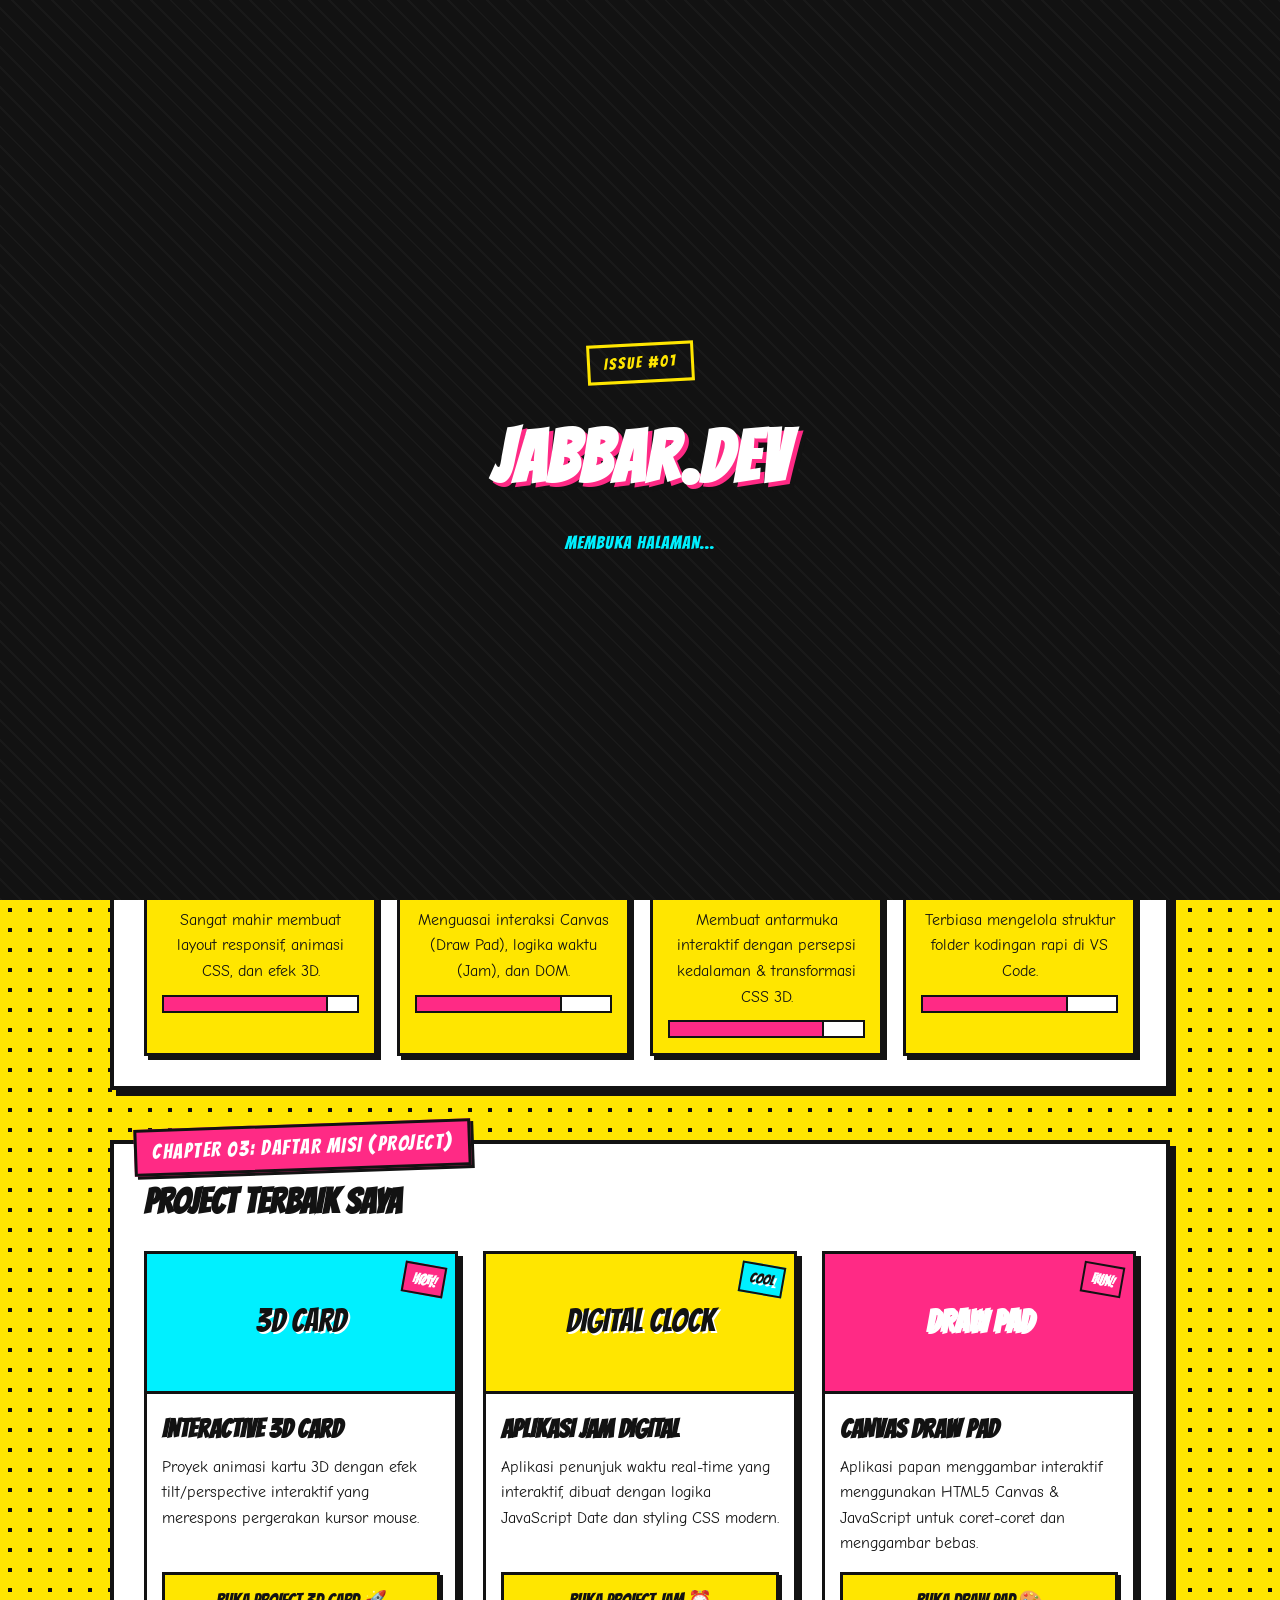
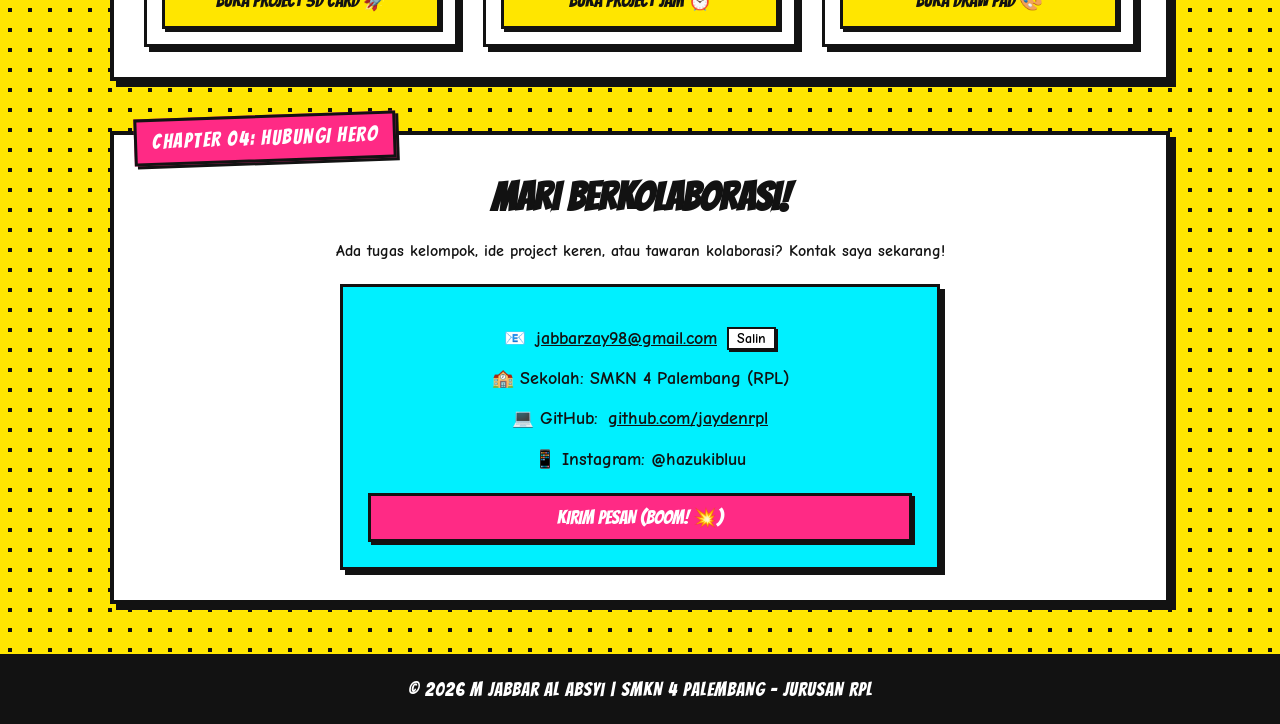
==== commit 8cfe2808: "Update index.html" ====
--- a/index.html
+++ b/index.html
@@ -4,6 +4,20 @@
     <meta charset="UTF-8" />
     <meta name="viewport" content="width=device-width, initial-scale=1.0" />
     <title>Portofolio Komik - M Jabbar Al Absyi</title>
+    <meta
+      name="description"
+      content="Portofolio M Jabbar Al Absyi, siswa RPL SMKN 4 Palembang. Project web interaktif untuk kebutuhan PKL & kolaborasi."
+    />
+    <meta property="og:title" content="Portofolio Komik - M Jabbar Al Absyi" />
+    <meta
+      property="og:description"
+      content="Siswa RPL SMKN 4 Palembang. Lihat project 3D Card, Jam Digital, dan Draw Pad."
+    />
+    <meta property="og:type" content="website" />
+    <link
+      rel="icon"
+      href="data:image/svg+xml,%3Csvg xmlns='http://www.w3.org/2000/svg' viewBox='0 0 100 100'%3E%3Ctext y='.9em' font-size='90'%3E%E2%9A%A1%3C/text%3E%3C/svg%3E"
+    />
     <link rel="preconnect" href="https://fonts.googleapis.com" />
     <link rel="preconnect" href="https://fonts.gstatic.com" crossorigin />
     <link
@@ -17,9 +31,48 @@
         --cyan: #00f0ff;
         --dark: #121212;
         --white: #ffffff;
-        --border-thick: 4px solid #121212;
-        --box-shadow: 6px 6px 0px #121212;
-        --box-shadow-hover: 10px 10px 0px #121212;
+        --border-thick: 4px solid var(--dark);
+        --box-shadow: 6px 6px 0px var(--dark);
+        --box-shadow-hover: 10px 10px 0px var(--dark);
+        --bg: var(--yellow);
+        --panel-bg: var(--white);
+        --text: var(--dark);
+        --accent: var(--red);
+        --accent2: var(--cyan);
+        --dot: var(--dark);
+      }
+
+      /* VARIANT COVER MODE — alternate "noir issue" palette */
+      html.variant {
+        --yellow: #f4b400;
+        --red: #ff3b3b;
+        --cyan: #7df9ff;
+        --dark: #0a0a0f;
+        --white: #1c1c24;
+        --bg: #0a0a0f;
+        --panel-bg: #16161d;
+        --text: #f2f2f2;
+        --accent: #ff3b3b;
+        --accent2: #7df9ff;
+        --dot: #2a2a35;
+      }
+
+      html.variant body {
+        background-image: radial-gradient(var(--dot) 15%, transparent 16%);
+      }
+
+      html.variant nav a,
+      html.variant .skill-card,
+      html.variant .project-card,
+      html.variant .contact-box,
+      html.variant .profile-frame {
+        color: var(--text);
+      }
+
+      html.variant .hero-title,
+      html.variant .project-title,
+      html.variant .skill-title {
+        text-shadow: 3px 3px 0 rgba(0, 0, 0, 0.6);
       }
 
       * {
@@ -28,19 +81,139 @@
         padding: 0;
       }
 
+      html {
+        scroll-behavior: smooth;
+      }
+
+      @media (prefers-reduced-motion: reduce) {
+        html {
+          scroll-behavior: auto;
+        }
+        * {
+          animation-duration: 0.001ms !important;
+          transition-duration: 0.001ms !important;
+        }
+      }
+
       body {
         font-family: "Comic Neue", cursive, sans-serif;
-        background-color: var(--yellow);
-        background-image: radial-gradient(#121212 15%, transparent 16%);
+        background-color: var(--bg);
+        background-image: radial-gradient(var(--dot) 15%, transparent 16%);
         background-size: 20px 20px;
-        color: var(--dark);
+        color: var(--text);
         line-height: 1.6;
         overflow-x: hidden;
+        transition:
+          background-color 0.3s ease,
+          color 0.3s ease;
+      }
+
+      /* ===== COVER INTRO (comic issue opening) ===== */
+      #cover-intro {
+        position: fixed;
+        inset: 0;
+        z-index: 500;
+        background: var(--dark);
+        background-image: repeating-linear-gradient(
+          45deg,
+          rgba(255, 255, 255, 0.03) 0 2px,
+          transparent 2px 14px
+        );
+        display: flex;
+        flex-direction: column;
+        align-items: center;
+        justify-content: center;
+        text-align: center;
+        transition:
+          transform 0.7s cubic-bezier(0.6, 0, 0.2, 1),
+          opacity 0.7s ease;
+      }
+      #cover-intro.hide {
+        transform: translateY(-100%);
+        opacity: 0.4;
+        pointer-events: none;
+      }
+      #cover-intro .issue-tag {
+        font-family: "Bangers", cursive;
+        color: var(--yellow);
+        border: 3px solid var(--yellow);
+        padding: 4px 14px;
+        letter-spacing: 2px;
+        transform: rotate(-3deg);
+        margin-bottom: 18px;
+        font-size: 1rem;
+      }
+      #cover-intro h1 {
+        font-family: "Bangers", cursive;
+        color: var(--white);
+        font-size: clamp(2.2rem, 8vw, 4.5rem);
+        text-shadow:
+          4px 4px 0 var(--red),
+          8px 8px 0 var(--dark);
+        letter-spacing: 2px;
+        padding: 0 20px;
+      }
+      #cover-intro p {
+        color: var(--cyan);
+        font-family: "Bangers", cursive;
+        font-size: 1.1rem;
+        margin-top: 14px;
+        letter-spacing: 1px;
+        animation: blinkText 1.2s infinite;
+      }
+      @keyframes blinkText {
+        0%,
+        100% {
+          opacity: 1;
+        }
+        50% {
+          opacity: 0.3;
+        }
+      }
+      @media (prefers-reduced-motion: reduce) {
+        #cover-intro {
+          display: none;
+        }
+      }
+
+      /* Accessibility: skip link */
+      .skip-link {
+        position: absolute;
+        left: -999px;
+        top: 0;
+        background: var(--accent);
+        color: var(--white);
+        padding: 10px 16px;
+        z-index: 1000;
+        font-weight: bold;
+        border: 3px solid var(--dark);
+      }
+      .skip-link:focus {
+        left: 10px;
+        top: 10px;
+      }
+
+      :focus-visible {
+        outline: 3px solid var(--accent2);
+        outline-offset: 2px;
+      }
+
+      /* Ink progress bar */
+      .ink-progress {
+        position: fixed;
+        top: 0;
+        left: 0;
+        height: 5px;
+        background: var(--accent);
+        width: 0%;
+        z-index: 200;
+        box-shadow: 0 0 8px var(--accent);
+        transition: width 0.1s ease;
       }
 
       /* Header */
       header {
-        background-color: var(--white);
+        background-color: var(--panel-bg);
         border-bottom: var(--border-thick);
         padding: 15px 5%;
         position: sticky;
@@ -49,17 +222,24 @@
         display: flex;
         justify-content: space-between;
         align-items: center;
-        box-shadow: 0 4px 0 #121212;
+        box-shadow: 0 4px 0 var(--dark);
         flex-wrap: wrap;
       }
 
       .logo {
         font-family: "Bangers", cursive;
         font-size: 2rem;
-        color: var(--red);
+        color: var(--accent);
         text-shadow: 2px 2px 0 var(--dark);
         letter-spacing: 2px;
         text-transform: uppercase;
+      }
+
+      nav {
+        display: flex;
+        align-items: center;
+        gap: 12px;
+        flex-wrap: wrap;
       }
 
       nav ul {
@@ -73,9 +253,9 @@
         font-family: "Bangers", cursive;
         font-size: 1.1rem;
         text-decoration: none;
-        color: var(--dark);
+        color: var(--text);
         padding: 6px 12px;
-        background: var(--cyan);
+        background: var(--accent2);
         border: 3px solid var(--dark);
         box-shadow: 3px 3px 0 var(--dark);
         transition: all 0.2s ease;
@@ -83,11 +263,30 @@
         display: inline-block;
       }
 
-      nav a:hover {
+      nav a:hover,
+      nav a.active {
         transform: translate(-2px, -2px);
         box-shadow: 5px 5px 0 var(--dark);
-        background: var(--red);
+        background: var(--accent);
         color: var(--white);
+      }
+
+      #variant-toggle {
+        font-family: "Bangers", cursive;
+        font-size: 1rem;
+        letter-spacing: 1px;
+        cursor: pointer;
+        background: var(--dark);
+        color: var(--white);
+        border: 3px solid var(--dark);
+        box-shadow: 3px 3px 0 var(--accent);
+        padding: 6px 12px;
+        transition: all 0.2s ease;
+      }
+
+      #variant-toggle:hover {
+        transform: translate(-2px, -2px);
+        box-shadow: 5px 5px 0 var(--accent);
       }
 
       .container {
@@ -97,19 +296,29 @@
       }
 
       .comic-panel {
-        background: var(--white);
+        background: var(--panel-bg);
         border: var(--border-thick);
         box-shadow: var(--box-shadow);
         padding: 30px;
         margin-bottom: 50px;
         position: relative;
+        opacity: 0;
+        transform: translateY(40px) rotate(-0.5deg);
+        transition:
+          opacity 0.6s ease,
+          transform 0.6s ease;
+      }
+
+      .comic-panel.revealed {
+        opacity: 1;
+        transform: translateY(0) rotate(0deg);
       }
 
       .panel-tag {
         position: absolute;
         top: -20px;
         left: 20px;
-        background: var(--red);
+        background: var(--accent);
         color: var(--white);
         font-family: "Bangers", cursive;
         font-size: 1.3rem;
@@ -131,7 +340,7 @@
       .profile-frame {
         position: relative;
         border: var(--border-thick);
-        background: var(--cyan);
+        background: var(--accent2);
         padding: 10px;
         box-shadow: 5px 5px 0 var(--dark);
         text-align: center;
@@ -139,15 +348,19 @@
 
       .profile-img {
         width: 100%;
+        aspect-ratio: 1 / 1;
         height: auto;
         display: block;
         border: 3px solid var(--dark);
         background: #eee;
+        object-fit: cover;
+        font-family: "Comic Neue", sans-serif;
+        color: #555;
       }
 
       .speech-bubble {
         position: relative;
-        background: var(--white);
+        background: var(--panel-bg);
         border: 4px solid var(--dark);
         border-radius: 20px;
         padding: 18px;
@@ -176,7 +389,7 @@
         left: 43px;
         border-width: 17px 17px 0;
         border-style: solid;
-        border-color: var(--white) transparent;
+        border-color: var(--panel-bg) transparent;
         display: block;
         width: 0;
         z-index: 1;
@@ -185,7 +398,7 @@
       .hero-title {
         font-family: "Bangers", cursive;
         font-size: 3rem;
-        color: var(--dark);
+        color: var(--text);
         line-height: 1.1;
         margin-top: 10px;
         text-shadow: 3px 3px 0 var(--yellow);
@@ -195,13 +408,14 @@
       .hero-sub {
         font-size: 1.3rem;
         font-weight: bold;
-        color: var(--red);
+        color: var(--accent);
         margin-bottom: 15px;
       }
 
       .badge {
         display: inline-block;
         background: var(--yellow);
+        color: var(--dark);
         border: 2px solid var(--dark);
         padding: 2px 10px;
         font-weight: bold;
@@ -220,6 +434,7 @@
 
       .skill-card {
         background: var(--yellow);
+        color: var(--dark);
         border: 3px solid var(--dark);
         padding: 15px;
         box-shadow: 4px 4px 0 var(--dark);
@@ -252,9 +467,11 @@
       }
 
       .progress-fill {
-        background: var(--red);
+        background: var(--accent);
         height: 100%;
         border-right: 2px solid var(--dark);
+        width: 0%;
+        transition: width 1s ease 0.2s;
       }
 
       /* Projects */
@@ -265,7 +482,7 @@
       }
 
       .project-card {
-        background: var(--white);
+        background: var(--panel-bg);
         border: 3px solid var(--dark);
         box-shadow: 5px 5px 0 var(--dark);
         overflow: hidden;
@@ -280,7 +497,7 @@
       }
 
       .project-banner {
-        background: var(--cyan);
+        background: var(--accent2);
         border-bottom: 3px solid var(--dark);
         height: 140px;
         display: flex;
@@ -297,7 +514,7 @@
         position: absolute;
         top: 10px;
         right: 10px;
-        background: var(--red);
+        background: var(--accent);
         color: var(--white);
         font-family: "Bangers", cursive;
         padding: 2px 8px;
@@ -312,6 +529,7 @@
         display: flex;
         flex-direction: column;
         justify-content: space-between;
+        color: var(--text);
       }
 
       .project-title {
@@ -337,7 +555,7 @@
       }
 
       .btn-comic:hover {
-        background: var(--cyan);
+        background: var(--accent2);
         transform: translate(-2px, -2px);
         box-shadow: 5px 5px 0 var(--dark);
       }
@@ -354,7 +572,8 @@
       }
 
       .contact-box {
-        background: var(--cyan);
+        background: var(--accent2);
+        color: var(--dark);
         border: 3px solid var(--dark);
         padding: 25px;
         box-shadow: 5px 5px 0 var(--dark);
@@ -379,6 +598,21 @@
         color: var(--dark);
       }
 
+      .copy-btn {
+        font-family: "Comic Neue", sans-serif;
+        font-weight: bold;
+        font-size: 0.85rem;
+        background: var(--white);
+        border: 2px solid var(--dark);
+        box-shadow: 2px 2px 0 var(--dark);
+        padding: 2px 8px;
+        cursor: pointer;
+      }
+      .copy-btn:hover {
+        transform: translate(-1px, -1px);
+        box-shadow: 3px 3px 0 var(--dark);
+      }
+
       footer {
         text-align: center;
         padding: 20px;
@@ -394,7 +628,7 @@
         pointer-events: none;
         font-family: "Bangers", cursive;
         font-size: 2rem;
-        color: var(--red);
+        color: var(--accent);
         text-shadow:
           2px 2px 0 var(--yellow),
           -2px -2px 0 var(--dark);
@@ -413,6 +647,72 @@
         100% {
           opacity: 0;
           transform: scale(1) translate(0, -30px);
+        }
+      }
+
+      /* Easter egg achievement toast */
+      .achievement {
+        position: fixed;
+        bottom: 20px;
+        right: 20px;
+        background: var(--dark);
+        color: var(--white);
+        border: 3px solid var(--accent);
+        box-shadow: 5px 5px 0 var(--accent);
+        padding: 14px 18px;
+        font-family: "Bangers", cursive;
+        letter-spacing: 1px;
+        z-index: 300;
+        transform: translateX(150%);
+        transition: transform 0.4s ease;
+      }
+      .achievement.show {
+        transform: translateX(0);
+      }
+
+      .cv-btn {
+        display: inline-flex;
+        align-items: center;
+        gap: 8px;
+        background: var(--dark);
+        color: var(--white) !important;
+        font-family: "Bangers", cursive;
+        font-size: 1.1rem;
+        padding: 10px 18px;
+        border: 3px solid var(--dark);
+        box-shadow: 3px 3px 0 var(--accent);
+        text-decoration: none;
+        letter-spacing: 1px;
+        margin-top: 10px;
+        transition: all 0.15s ease;
+      }
+      .cv-btn:hover {
+        transform: translate(-2px, -2px);
+        box-shadow: 5px 5px 0 var(--accent);
+      }
+
+      /* ===== PRINT (buat lampiran PKL) ===== */
+      @media print {
+        header,
+        #cover-intro,
+        .ink-progress,
+        #variant-toggle,
+        .btn-comic,
+        .achievement,
+        .skip-link,
+        .copy-btn,
+        footer nav {
+          display: none !important;
+        }
+        body {
+          background: white !important;
+        }
+        .comic-panel {
+          box-shadow: none !important;
+          border: 1px solid #333 !important;
+          opacity: 1 !important;
+          transform: none !important;
+          page-break-inside: avoid;
         }
       }
 
@@ -425,6 +725,10 @@
           text-align: center;
         }
 
+        nav {
+          justify-content: center;
+        }
+
         nav ul {
           justify-content: center;
           gap: 6px;
@@ -477,16 +781,32 @@
     </style>
   </head>
   <body>
+    <div id="cover-intro" aria-hidden="true">
+      <div class="issue-tag">ISSUE #01</div>
+      <h1>JABBAR.DEV</h1>
+      <p>MEMBUKA HALAMAN...</p>
+    </div>
+
+    <a href="#about" class="skip-link">Lompat ke konten utama</a>
+    <div class="ink-progress" id="inkProgress"></div>
+
     <!-- Header -->
     <header>
       <div class="logo">⚡ Jabbar.Dev</div>
       <nav>
-        <ul>
+        <ul id="navLinks">
           <li><a href="#about">Profil</a></li>
           <li><a href="#skills">Skill</a></li>
           <li><a href="#projects">Project</a></li>
           <li><a href="#contact">Kontak</a></li>
         </ul>
+        <button
+          id="variant-toggle"
+          aria-pressed="false"
+          title="Ganti ke Variant Cover (mode gelap)"
+        >
+          🌓 VARIANT COVER
+        </button>
       </nav>
     </header>
 
@@ -497,9 +817,14 @@
         <div class="hero-grid">
           <div class="profile-frame">
             <img
-              src="download (9).jpg"
+              src="porfolio foto muka.png"
               alt="Foto M Jabbar Al Absyi"
               class="profile-img"
+              onerror="
+                this.onerror = null;
+                this.src =
+                  'data:image/svg+xml;utf8,%3Csvg xmlns=%22http://www.w3.org/2000/svg%22 viewBox=%220 0 300 300%22%3E%3Crect width=%22300%22 height=%22300%22 fill=%22%23eee%22/%3E%3Ctext x=%2250%25%22 y=%2250%25%22 font-size=%2222%22 text-anchor=%22middle%22 fill=%22%23999%22 dy=%22.3em%22 font-family=%22sans-serif%22%3EFoto Belum Ada%3C/text%3E%3C/svg%3E';
+              "
             />
             <div style="margin-top: 10px">
               <span class="badge">SMKN 4 Palembang</span>
@@ -522,6 +847,9 @@
               digital!
             </p>
             <a href="#projects" class="btn-comic">LIHAT PROJECT SAYA! 💥</a>
+            <a href="cv-jabbar.pdf" download class="cv-btn"
+              >⬇ DOWNLOAD CV / RESUME</a
+            >
           </div>
         </div>
       </section>
@@ -546,7 +874,7 @@
               Sangat mahir membuat layout responsif, animasi CSS, dan efek 3D.
             </p>
             <div class="progress-bar">
-              <div class="progress-fill" style="width: 85%"></div>
+              <div class="progress-fill" data-fill="85%"></div>
             </div>
           </div>
 
@@ -558,7 +886,7 @@
               DOM.
             </p>
             <div class="progress-bar">
-              <div class="progress-fill" style="width: 75%"></div>
+              <div class="progress-fill" data-fill="75%"></div>
             </div>
           </div>
 
@@ -570,7 +898,7 @@
               transformasi CSS 3D.
             </p>
             <div class="progress-bar">
-              <div class="progress-fill" style="width: 80%"></div>
+              <div class="progress-fill" data-fill="80%"></div>
             </div>
           </div>
 
@@ -579,7 +907,7 @@
             <div class="skill-title">VS CODE & GIT</div>
             <p>Terbiasa mengelola struktur folder kodingan rapi di VS Code.</p>
             <div class="progress-bar">
-              <div class="progress-fill" style="width: 75%"></div>
+              <div class="progress-fill" data-fill="75%"></div>
             </div>
           </div>
         </div>
@@ -609,13 +937,14 @@
               <div>
                 <h3 class="project-title">INTERACTIVE 3D CARD</h3>
                 <p>
-                  Proyek animasi kartu 3D dengan efek *tilt/perspective*
+                  Proyek animasi kartu 3D dengan efek tilt/perspective
                   interaktif yang merespons pergerakan kursor mouse.
                 </p>
               </div>
               <a
                 href="../perhtml%20an/3d-card/index.html"
                 target="_blank"
+                rel="noopener"
                 class="btn-comic"
                 >BUKA PROJECT 3D CARD 🚀</a
               >
@@ -644,6 +973,7 @@
               <a
                 href="../perhtml%20an/jam/index.html"
                 target="_blank"
+                rel="noopener"
                 class="btn-comic"
                 >BUKA PROJECT JAM ⏰</a
               >
@@ -670,6 +1000,7 @@
               <a
                 href="../perhtml%20an/product/draw-pad/index.html"
                 target="_blank"
+                rel="noopener"
                 class="btn-comic"
                 >BUKA DRAW PAD 🎨</a
               >
@@ -697,11 +1028,18 @@
           </p>
 
           <div class="contact-box">
-            <div class="contact-item">📧 Email: jabbar.absyi@gmail.com</div>
+            <div class="contact-item">
+              📧
+              <a href="mailto:jabbar.absyi@gmail.com">jabbarzay98@gmail.com</a>
+              <button class="copy-btn" onclick="copyEmail()">Salin</button>
+            </div>
             <div class="contact-item">🏫 Sekolah: SMKN 4 Palembang (RPL)</div>
             <div class="contact-item">
               💻 GitHub:
-              <a href="https://github.com/jaydenrpl" target="_blank"
+              <a
+                href="https://github.com/jaydenrpl"
+                target="_blank"
+                rel="noopener"
                 >github.com/jaydenrpl</a
               >
             </div>
@@ -730,7 +1068,27 @@
       <p>© 2026 M Jabbar Al Absyi | SMKN 4 Palembang - Jurusan RPL</p>
     </footer>
 
+    <div class="achievement" id="achievement">
+      🏆 EASTER EGG: TRUE FAN UNLOCKED!
+    </div>
+
     <script>
+      // Cover intro: auto-hide after short delay, or on click/keypress
+      (function () {
+        const cover = document.getElementById("cover-intro");
+        let hidden = false;
+        function hideCover() {
+          if (hidden) return;
+          hidden = true;
+          cover.classList.add("hide");
+          setTimeout(() => cover.remove(), 800);
+        }
+        cover.addEventListener("click", hideCover);
+        window.addEventListener("keydown", hideCover, { once: true });
+        setTimeout(hideCover, 1600);
+      })();
+
+      // Comic pop-sound effect on click
       const popSounds = [
         "BOOM! 💥",
         "POW! 🥊",
@@ -738,10 +1096,8 @@
         "KABOOM! 💣",
         "ZAP! ⚡",
       ];
-
       document.addEventListener("click", function (e) {
         const clickedEl = e.target.closest("button, a, .skill-card");
-
         if (clickedEl) {
           const pop = document.createElement("div");
           pop.className = "comic-pop";
@@ -749,14 +1105,102 @@
             popSounds[Math.floor(Math.random() * popSounds.length)];
           pop.style.left = e.clientX - 30 + "px";
           pop.style.top = e.clientY - 40 + "px";
-
           document.body.appendChild(pop);
-
-          setTimeout(() => {
-            pop.remove();
-          }, 600);
+          setTimeout(() => pop.remove(), 600);
         }
       });
+
+      // Ink progress bar on scroll
+      const inkProgress = document.getElementById("inkProgress");
+      function updateProgress() {
+        const h = document.documentElement;
+        const scrolled =
+          (h.scrollTop / (h.scrollHeight - h.clientHeight)) * 100;
+        inkProgress.style.width = scrolled + "%";
+      }
+      window.addEventListener("scroll", updateProgress);
+
+      // Active nav link highlight
+      const sections = document.querySelectorAll("section[id]");
+      const navAnchors = document.querySelectorAll("#navLinks a");
+      function highlightNav() {
+        let current = "";
+        sections.forEach((sec) => {
+          const rect = sec.getBoundingClientRect();
+          if (rect.top <= 120 && rect.bottom >= 120) current = sec.id;
+        });
+        navAnchors.forEach((a) => {
+          a.classList.toggle(
+            "active",
+            a.getAttribute("href") === "#" + current,
+          );
+        });
+      }
+      window.addEventListener("scroll", highlightNav);
+
+      // Scroll-reveal panels + progress bar fill animation
+      const panels = document.querySelectorAll(".comic-panel");
+      const observer = new IntersectionObserver(
+        (entries) => {
+          entries.forEach((entry) => {
+            if (entry.isIntersecting) {
+              entry.target.classList.add("revealed");
+              entry.target.querySelectorAll(".progress-fill").forEach((bar) => {
+                bar.style.width = bar.dataset.fill;
+              });
+              observer.unobserve(entry.target);
+            }
+          });
+        },
+        { threshold: 0.15 },
+      );
+      panels.forEach((p) => observer.observe(p));
+
+      // Variant Cover mode toggle (persists for this session)
+      const variantBtn = document.getElementById("variant-toggle");
+      const htmlEl = document.documentElement;
+      function setVariant(on) {
+        htmlEl.classList.toggle("variant", on);
+        variantBtn.setAttribute("aria-pressed", on ? "true" : "false");
+        variantBtn.textContent = on ? "☀️ ORIGINAL COVER" : "🌓 VARIANT COVER";
+        try {
+          sessionStorage.setItem("variantCover", on ? "1" : "0");
+        } catch (e) {}
+      }
+      variantBtn.addEventListener("click", () => {
+        setVariant(!htmlEl.classList.contains("variant"));
+      });
+      try {
+        if (sessionStorage.getItem("variantCover") === "1") setVariant(true);
+      } catch (e) {}
+
+      // Copy email
+      function copyEmail() {
+        navigator.clipboard
+          .writeText("jabbar.absyi@gmail.com")
+          .then(() => showAchievement("📧 EMAIL DISALIN!"))
+          .catch(() => {});
+      }
+
+      // Easter egg: click logo 5x fast
+      let logoClicks = 0;
+      let logoClickTimer = null;
+      document.querySelector(".logo").addEventListener("click", () => {
+        logoClicks++;
+        clearTimeout(logoClickTimer);
+        logoClickTimer = setTimeout(() => (logoClicks = 0), 1500);
+        if (logoClicks === 5) {
+          showAchievement("🏆 TRUE FAN UNLOCKED! Makasih udah eksplorasi!");
+          logoClicks = 0;
+        }
+      });
+
+      function showAchievement(text) {
+        const el = document.getElementById("achievement");
+        el.textContent = text;
+        el.classList.add("show");
+        setTimeout(() => el.classList.remove("show"), 3000);
+      }
     </script>
   </body>
 </html>
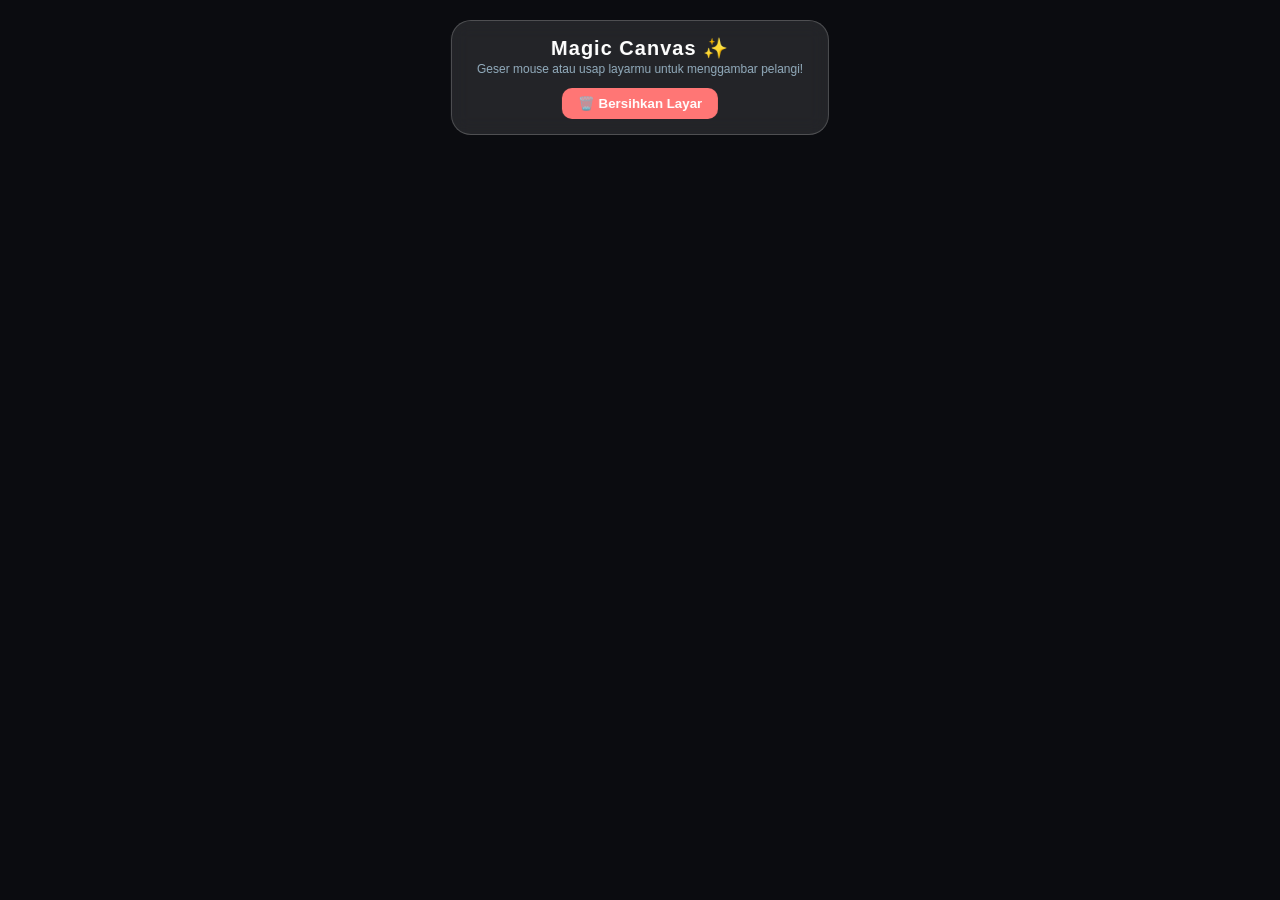
==== commit 59e35bdc: "Add files via upload" ====
--- a/index.html
+++ b/index.html
@@ -1,1206 +1,20 @@
-<!doctype html>
-<html lang="id">
-  <head>
-    <meta charset="UTF-8" />
-    <meta name="viewport" content="width=device-width, initial-scale=1.0" />
-    <title>Portofolio Komik - M Jabbar Al Absyi</title>
-    <meta
-      name="description"
-      content="Portofolio M Jabbar Al Absyi, siswa RPL SMKN 4 Palembang. Project web interaktif untuk kebutuhan PKL & kolaborasi."
-    />
-    <meta property="og:title" content="Portofolio Komik - M Jabbar Al Absyi" />
-    <meta
-      property="og:description"
-      content="Siswa RPL SMKN 4 Palembang. Lihat project 3D Card, Jam Digital, dan Draw Pad."
-    />
-    <meta property="og:type" content="website" />
-    <link
-      rel="icon"
-      href="data:image/svg+xml,%3Csvg xmlns='http://www.w3.org/2000/svg' viewBox='0 0 100 100'%3E%3Ctext y='.9em' font-size='90'%3E%E2%9A%A1%3C/text%3E%3C/svg%3E"
-    />
-    <link rel="preconnect" href="https://fonts.googleapis.com" />
-    <link rel="preconnect" href="https://fonts.gstatic.com" crossorigin />
-    <link
-      href="https://fonts.googleapis.com/css2?family=Bangers&family=Comic+Neue:ital,wght@0,400;0,700;1,700&display=swap"
-      rel="stylesheet"
-    />
-    <style>
-      :root {
-        --yellow: #ffe600;
-        --red: #ff2a85;
-        --cyan: #00f0ff;
-        --dark: #121212;
-        --white: #ffffff;
-        --border-thick: 4px solid var(--dark);
-        --box-shadow: 6px 6px 0px var(--dark);
-        --box-shadow-hover: 10px 10px 0px var(--dark);
-        --bg: var(--yellow);
-        --panel-bg: var(--white);
-        --text: var(--dark);
-        --accent: var(--red);
-        --accent2: var(--cyan);
-        --dot: var(--dark);
-      }
-
-      /* VARIANT COVER MODE — alternate "noir issue" palette */
-      html.variant {
-        --yellow: #f4b400;
-        --red: #ff3b3b;
-        --cyan: #7df9ff;
-        --dark: #0a0a0f;
-        --white: #1c1c24;
-        --bg: #0a0a0f;
-        --panel-bg: #16161d;
-        --text: #f2f2f2;
-        --accent: #ff3b3b;
-        --accent2: #7df9ff;
-        --dot: #2a2a35;
-      }
-
-      html.variant body {
-        background-image: radial-gradient(var(--dot) 15%, transparent 16%);
-      }
-
-      html.variant nav a,
-      html.variant .skill-card,
-      html.variant .project-card,
-      html.variant .contact-box,
-      html.variant .profile-frame {
-        color: var(--text);
-      }
-
-      html.variant .hero-title,
-      html.variant .project-title,
-      html.variant .skill-title {
-        text-shadow: 3px 3px 0 rgba(0, 0, 0, 0.6);
-      }
-
-      * {
-        box-sizing: border-box;
-        margin: 0;
-        padding: 0;
-      }
-
-      html {
-        scroll-behavior: smooth;
-      }
-
-      @media (prefers-reduced-motion: reduce) {
-        html {
-          scroll-behavior: auto;
-        }
-        * {
-          animation-duration: 0.001ms !important;
-          transition-duration: 0.001ms !important;
-        }
-      }
-
-      body {
-        font-family: "Comic Neue", cursive, sans-serif;
-        background-color: var(--bg);
-        background-image: radial-gradient(var(--dot) 15%, transparent 16%);
-        background-size: 20px 20px;
-        color: var(--text);
-        line-height: 1.6;
-        overflow-x: hidden;
-        transition:
-          background-color 0.3s ease,
-          color 0.3s ease;
-      }
-
-      /* ===== COVER INTRO (comic issue opening) ===== */
-      #cover-intro {
-        position: fixed;
-        inset: 0;
-        z-index: 500;
-        background: var(--dark);
-        background-image: repeating-linear-gradient(
-          45deg,
-          rgba(255, 255, 255, 0.03) 0 2px,
-          transparent 2px 14px
-        );
-        display: flex;
-        flex-direction: column;
-        align-items: center;
-        justify-content: center;
-        text-align: center;
-        transition:
-          transform 0.7s cubic-bezier(0.6, 0, 0.2, 1),
-          opacity 0.7s ease;
-      }
-      #cover-intro.hide {
-        transform: translateY(-100%);
-        opacity: 0.4;
-        pointer-events: none;
-      }
-      #cover-intro .issue-tag {
-        font-family: "Bangers", cursive;
-        color: var(--yellow);
-        border: 3px solid var(--yellow);
-        padding: 4px 14px;
-        letter-spacing: 2px;
-        transform: rotate(-3deg);
-        margin-bottom: 18px;
-        font-size: 1rem;
-      }
-      #cover-intro h1 {
-        font-family: "Bangers", cursive;
-        color: var(--white);
-        font-size: clamp(2.2rem, 8vw, 4.5rem);
-        text-shadow:
-          4px 4px 0 var(--red),
-          8px 8px 0 var(--dark);
-        letter-spacing: 2px;
-        padding: 0 20px;
-      }
-      #cover-intro p {
-        color: var(--cyan);
-        font-family: "Bangers", cursive;
-        font-size: 1.1rem;
-        margin-top: 14px;
-        letter-spacing: 1px;
-        animation: blinkText 1.2s infinite;
-      }
-      @keyframes blinkText {
-        0%,
-        100% {
-          opacity: 1;
-        }
-        50% {
-          opacity: 0.3;
-        }
-      }
-      @media (prefers-reduced-motion: reduce) {
-        #cover-intro {
-          display: none;
-        }
-      }
-
-      /* Accessibility: skip link */
-      .skip-link {
-        position: absolute;
-        left: -999px;
-        top: 0;
-        background: var(--accent);
-        color: var(--white);
-        padding: 10px 16px;
-        z-index: 1000;
-        font-weight: bold;
-        border: 3px solid var(--dark);
-      }
-      .skip-link:focus {
-        left: 10px;
-        top: 10px;
-      }
-
-      :focus-visible {
-        outline: 3px solid var(--accent2);
-        outline-offset: 2px;
-      }
-
-      /* Ink progress bar */
-      .ink-progress {
-        position: fixed;
-        top: 0;
-        left: 0;
-        height: 5px;
-        background: var(--accent);
-        width: 0%;
-        z-index: 200;
-        box-shadow: 0 0 8px var(--accent);
-        transition: width 0.1s ease;
-      }
-
-      /* Header */
-      header {
-        background-color: var(--panel-bg);
-        border-bottom: var(--border-thick);
-        padding: 15px 5%;
-        position: sticky;
-        top: 0;
-        z-index: 100;
-        display: flex;
-        justify-content: space-between;
-        align-items: center;
-        box-shadow: 0 4px 0 var(--dark);
-        flex-wrap: wrap;
-      }
-
-      .logo {
-        font-family: "Bangers", cursive;
-        font-size: 2rem;
-        color: var(--accent);
-        text-shadow: 2px 2px 0 var(--dark);
-        letter-spacing: 2px;
-        text-transform: uppercase;
-      }
-
-      nav {
-        display: flex;
-        align-items: center;
-        gap: 12px;
-        flex-wrap: wrap;
-      }
-
-      nav ul {
-        display: flex;
-        list-style: none;
-        gap: 10px;
-        flex-wrap: wrap;
-      }
-
-      nav a {
-        font-family: "Bangers", cursive;
-        font-size: 1.1rem;
-        text-decoration: none;
-        color: var(--text);
-        padding: 6px 12px;
-        background: var(--accent2);
-        border: 3px solid var(--dark);
-        box-shadow: 3px 3px 0 var(--dark);
-        transition: all 0.2s ease;
-        letter-spacing: 1px;
-        display: inline-block;
-      }
-
-      nav a:hover,
-      nav a.active {
-        transform: translate(-2px, -2px);
-        box-shadow: 5px 5px 0 var(--dark);
-        background: var(--accent);
-        color: var(--white);
-      }
-
-      #variant-toggle {
-        font-family: "Bangers", cursive;
-        font-size: 1rem;
-        letter-spacing: 1px;
-        cursor: pointer;
-        background: var(--dark);
-        color: var(--white);
-        border: 3px solid var(--dark);
-        box-shadow: 3px 3px 0 var(--accent);
-        padding: 6px 12px;
-        transition: all 0.2s ease;
-      }
-
-      #variant-toggle:hover {
-        transform: translate(-2px, -2px);
-        box-shadow: 5px 5px 0 var(--accent);
-      }
-
-      .container {
-        max-width: 1100px;
-        margin: 40px auto;
-        padding: 0 20px;
-      }
-
-      .comic-panel {
-        background: var(--panel-bg);
-        border: var(--border-thick);
-        box-shadow: var(--box-shadow);
-        padding: 30px;
-        margin-bottom: 50px;
-        position: relative;
-        opacity: 0;
-        transform: translateY(40px) rotate(-0.5deg);
-        transition:
-          opacity 0.6s ease,
-          transform 0.6s ease;
-      }
-
-      .comic-panel.revealed {
-        opacity: 1;
-        transform: translateY(0) rotate(0deg);
-      }
-
-      .panel-tag {
-        position: absolute;
-        top: -20px;
-        left: 20px;
-        background: var(--accent);
-        color: var(--white);
-        font-family: "Bangers", cursive;
-        font-size: 1.3rem;
-        padding: 4px 15px;
-        border: 3px solid var(--dark);
-        box-shadow: 3px 3px 0 var(--dark);
-        letter-spacing: 1.5px;
-        transform: rotate(-2deg);
-      }
-
-      /* Hero / Profile */
-      .hero-grid {
-        display: grid;
-        grid-template-columns: 1fr 2fr;
-        gap: 30px;
-        align-items: center;
-      }
-
-      .profile-frame {
-        position: relative;
-        border: var(--border-thick);
-        background: var(--accent2);
-        padding: 10px;
-        box-shadow: 5px 5px 0 var(--dark);
-        text-align: center;
-      }
-
-      .profile-img {
-        width: 100%;
-        aspect-ratio: 1 / 1;
-        height: auto;
-        display: block;
-        border: 3px solid var(--dark);
-        background: #eee;
-        object-fit: cover;
-        font-family: "Comic Neue", sans-serif;
-        color: #555;
-      }
-
-      .speech-bubble {
-        position: relative;
-        background: var(--panel-bg);
-        border: 4px solid var(--dark);
-        border-radius: 20px;
-        padding: 18px;
-        font-size: 1.1rem;
-        font-weight: bold;
-        box-shadow: 4px 4px 0 var(--dark);
-        margin-bottom: 20px;
-      }
-
-      .speech-bubble::after {
-        content: "";
-        position: absolute;
-        bottom: -20px;
-        left: 40px;
-        border-width: 20px 20px 0;
-        border-style: solid;
-        border-color: var(--dark) transparent;
-        display: block;
-        width: 0;
-      }
-
-      .speech-bubble::before {
-        content: "";
-        position: absolute;
-        bottom: -13px;
-        left: 43px;
-        border-width: 17px 17px 0;
-        border-style: solid;
-        border-color: var(--panel-bg) transparent;
-        display: block;
-        width: 0;
-        z-index: 1;
-      }
-
-      .hero-title {
-        font-family: "Bangers", cursive;
-        font-size: 3rem;
-        color: var(--text);
-        line-height: 1.1;
-        margin-top: 10px;
-        text-shadow: 3px 3px 0 var(--yellow);
-        word-break: break-word;
-      }
-
-      .hero-sub {
-        font-size: 1.3rem;
-        font-weight: bold;
-        color: var(--accent);
-        margin-bottom: 15px;
-      }
-
-      .badge {
-        display: inline-block;
-        background: var(--yellow);
-        color: var(--dark);
-        border: 2px solid var(--dark);
-        padding: 2px 10px;
-        font-weight: bold;
-        font-size: 0.9rem;
-        box-shadow: 2px 2px 0 var(--dark);
-        margin: 3px;
-      }
-
-      /* Skills */
-      .skills-grid {
-        display: grid;
-        grid-template-columns: repeat(auto-fit, minmax(200px, 1fr));
-        gap: 20px;
-        margin-top: 10px;
-      }
-
-      .skill-card {
-        background: var(--yellow);
-        color: var(--dark);
-        border: 3px solid var(--dark);
-        padding: 15px;
-        box-shadow: 4px 4px 0 var(--dark);
-        text-align: center;
-        transition: transform 0.2s;
-      }
-
-      .skill-card:hover {
-        transform: scale(1.05) rotate(1deg);
-      }
-
-      .skill-icon {
-        font-size: 2.5rem;
-        margin-bottom: 5px;
-      }
-
-      .skill-title {
-        font-family: "Bangers", cursive;
-        font-size: 1.5rem;
-        letter-spacing: 1px;
-      }
-
-      .progress-bar {
-        background: var(--white);
-        border: 2px solid var(--dark);
-        height: 18px;
-        margin-top: 10px;
-        position: relative;
-        overflow: hidden;
-      }
-
-      .progress-fill {
-        background: var(--accent);
-        height: 100%;
-        border-right: 2px solid var(--dark);
-        width: 0%;
-        transition: width 1s ease 0.2s;
-      }
-
-      /* Projects */
-      .projects-grid {
-        display: grid;
-        grid-template-columns: repeat(auto-fit, minmax(260px, 1fr));
-        gap: 25px;
-      }
-
-      .project-card {
-        background: var(--panel-bg);
-        border: 3px solid var(--dark);
-        box-shadow: 5px 5px 0 var(--dark);
-        overflow: hidden;
-        display: flex;
-        flex-direction: column;
-        transition: all 0.2s;
-      }
-
-      .project-card:hover {
-        transform: translate(-3px, -3px);
-        box-shadow: 8px 8px 0 var(--dark);
-      }
-
-      .project-banner {
-        background: var(--accent2);
-        border-bottom: 3px solid var(--dark);
-        height: 140px;
-        display: flex;
-        align-items: center;
-        justify-content: center;
-        font-family: "Bangers", cursive;
-        font-size: 2rem;
-        color: var(--dark);
-        text-shadow: 2px 2px 0 var(--white);
-        position: relative;
-      }
-
-      .pow-badge {
-        position: absolute;
-        top: 10px;
-        right: 10px;
-        background: var(--accent);
-        color: var(--white);
-        font-family: "Bangers", cursive;
-        padding: 2px 8px;
-        border: 2px solid var(--dark);
-        transform: rotate(10deg);
-        font-size: 0.9rem;
-      }
-
-      .project-body {
-        padding: 15px;
-        flex-grow: 1;
-        display: flex;
-        flex-direction: column;
-        justify-content: space-between;
-        color: var(--text);
-      }
-
-      .project-title {
-        font-family: "Bangers", cursive;
-        font-size: 1.6rem;
-        margin-bottom: 5px;
-      }
-
-      .btn-comic {
-        display: block;
-        text-align: center;
-        background: var(--yellow);
-        color: var(--dark);
-        font-family: "Bangers", cursive;
-        font-size: 1.2rem;
-        padding: 10px 15px;
-        border: 3px solid var(--dark);
-        box-shadow: 3px 3px 0 var(--dark);
-        text-decoration: none;
-        margin-top: 15px;
-        cursor: pointer;
-        transition: all 0.1s;
-      }
-
-      .btn-comic:hover {
-        background: var(--accent2);
-        transform: translate(-2px, -2px);
-        box-shadow: 5px 5px 0 var(--dark);
-      }
-
-      .btn-comic:active,
-      .project-card:active {
-        transform: translate(2px, 2px) scale(0.98);
-        box-shadow: 1px 1px 0 var(--dark);
-      }
-
-      /* Contact */
-      .contact-container {
-        text-align: center;
-      }
-
-      .contact-box {
-        background: var(--accent2);
-        color: var(--dark);
-        border: 3px solid var(--dark);
-        padding: 25px;
-        box-shadow: 5px 5px 0 var(--dark);
-        display: inline-block;
-        max-width: 600px;
-        width: 100%;
-        word-break: break-word;
-      }
-
-      .contact-item {
-        font-size: 1.1rem;
-        font-weight: bold;
-        margin: 12px 0;
-        display: flex;
-        align-items: center;
-        justify-content: center;
-        gap: 10px;
-        flex-wrap: wrap;
-      }
-
-      .contact-item a {
-        color: var(--dark);
-      }
-
-      .copy-btn {
-        font-family: "Comic Neue", sans-serif;
-        font-weight: bold;
-        font-size: 0.85rem;
-        background: var(--white);
-        border: 2px solid var(--dark);
-        box-shadow: 2px 2px 0 var(--dark);
-        padding: 2px 8px;
-        cursor: pointer;
-      }
-      .copy-btn:hover {
-        transform: translate(-1px, -1px);
-        box-shadow: 3px 3px 0 var(--dark);
-      }
-
-      footer {
-        text-align: center;
-        padding: 20px;
-        background: var(--dark);
-        color: var(--white);
-        font-family: "Bangers", cursive;
-        font-size: 1.2rem;
-        letter-spacing: 1px;
-      }
-
-      .comic-pop {
-        position: fixed;
-        pointer-events: none;
-        font-family: "Bangers", cursive;
-        font-size: 2rem;
-        color: var(--accent);
-        text-shadow:
-          2px 2px 0 var(--yellow),
-          -2px -2px 0 var(--dark);
-        z-index: 9999;
-        animation: popUp 0.6s ease-out forwards;
-      }
-
-      @keyframes popUp {
-        0% {
-          opacity: 1;
-          transform: scale(0.5) rotate(-10deg);
-        }
-        50% {
-          transform: scale(1.3) rotate(10deg);
-        }
-        100% {
-          opacity: 0;
-          transform: scale(1) translate(0, -30px);
-        }
-      }
-
-      /* Easter egg achievement toast */
-      .achievement {
-        position: fixed;
-        bottom: 20px;
-        right: 20px;
-        background: var(--dark);
-        color: var(--white);
-        border: 3px solid var(--accent);
-        box-shadow: 5px 5px 0 var(--accent);
-        padding: 14px 18px;
-        font-family: "Bangers", cursive;
-        letter-spacing: 1px;
-        z-index: 300;
-        transform: translateX(150%);
-        transition: transform 0.4s ease;
-      }
-      .achievement.show {
-        transform: translateX(0);
-      }
-
-      .cv-btn {
-        display: inline-flex;
-        align-items: center;
-        gap: 8px;
-        background: var(--dark);
-        color: var(--white) !important;
-        font-family: "Bangers", cursive;
-        font-size: 1.1rem;
-        padding: 10px 18px;
-        border: 3px solid var(--dark);
-        box-shadow: 3px 3px 0 var(--accent);
-        text-decoration: none;
-        letter-spacing: 1px;
-        margin-top: 10px;
-        transition: all 0.15s ease;
-      }
-      .cv-btn:hover {
-        transform: translate(-2px, -2px);
-        box-shadow: 5px 5px 0 var(--accent);
-      }
-
-      /* ===== PRINT (buat lampiran PKL) ===== */
-      @media print {
-        header,
-        #cover-intro,
-        .ink-progress,
-        #variant-toggle,
-        .btn-comic,
-        .achievement,
-        .skip-link,
-        .copy-btn,
-        footer nav {
-          display: none !important;
-        }
-        body {
-          background: white !important;
-        }
-        .comic-panel {
-          box-shadow: none !important;
-          border: 1px solid #333 !important;
-          opacity: 1 !important;
-          transform: none !important;
-          page-break-inside: avoid;
-        }
-      }
-
-      /* PERBAIKAN RESPONSIVE MOBILE */
-      @media (max-width: 768px) {
-        header {
-          flex-direction: column;
-          gap: 12px;
-          padding: 12px 15px;
-          text-align: center;
-        }
-
-        nav {
-          justify-content: center;
-        }
-
-        nav ul {
-          justify-content: center;
-          gap: 6px;
-        }
-
-        nav a {
-          font-size: 1rem;
-          padding: 4px 8px;
-        }
-
-        .container {
-          margin: 20px auto;
-          padding: 0 12px;
-        }
-
-        .comic-panel {
-          padding: 20px 15px;
-          margin-bottom: 35px;
-        }
-
-        .panel-tag {
-          font-size: 1rem;
-          top: -15px;
-          left: 10px;
-          padding: 2px 10px;
-        }
-
-        .hero-grid {
-          grid-template-columns: 1fr;
-          gap: 20px;
-        }
-
-        .hero-title {
-          font-size: 2.2rem;
-        }
-
-        .hero-sub {
-          font-size: 1.1rem;
-        }
-
-        .speech-bubble {
-          font-size: 1rem;
-          padding: 12px;
-        }
-
-        .contact-box {
-          padding: 15px;
-        }
-      }
-    </style>
-  </head>
-  <body>
-    <div id="cover-intro" aria-hidden="true">
-      <div class="issue-tag">ISSUE #01</div>
-      <h1>JABBAR.DEV</h1>
-      <p>MEMBUKA HALAMAN...</p>
-    </div>
-
-    <a href="#about" class="skip-link">Lompat ke konten utama</a>
-    <div class="ink-progress" id="inkProgress"></div>
-
-    <!-- Header -->
-    <header>
-      <div class="logo">⚡ Jabbar.Dev</div>
-      <nav>
-        <ul id="navLinks">
-          <li><a href="#about">Profil</a></li>
-          <li><a href="#skills">Skill</a></li>
-          <li><a href="#projects">Project</a></li>
-          <li><a href="#contact">Kontak</a></li>
-        </ul>
-        <button
-          id="variant-toggle"
-          aria-pressed="false"
-          title="Ganti ke Variant Cover (mode gelap)"
-        >
-          🌓 VARIANT COVER
-        </button>
-      </nav>
-    </header>
-
-    <div class="container">
-      <!-- PROFIL SECTION -->
-      <section id="about" class="comic-panel">
-        <div class="panel-tag">CHAPTER 01: SANG HERO</div>
-        <div class="hero-grid">
-          <div class="profile-frame">
-            <img
-              src="porfolio foto muka.png"
-              alt="Foto M Jabbar Al Absyi"
-              class="profile-img"
-              onerror="
-                this.onerror = null;
-                this.src =
-                  'data:image/svg+xml;utf8,%3Csvg xmlns=%22http://www.w3.org/2000/svg%22 viewBox=%220 0 300 300%22%3E%3Crect width=%22300%22 height=%22300%22 fill=%22%23eee%22/%3E%3Ctext x=%2250%25%22 y=%2250%25%22 font-size=%2222%22 text-anchor=%22middle%22 fill=%22%23999%22 dy=%22.3em%22 font-family=%22sans-serif%22%3EFoto Belum Ada%3C/text%3E%3C/svg%3E';
-              "
-            />
-            <div style="margin-top: 10px">
-              <span class="badge">SMKN 4 Palembang</span>
-              <span class="badge">Jurusan RPL</span>
-            </div>
-          </div>
-          <div>
-            <div class="speech-bubble">
-              "Halo semuanya! Selamat datang di portofolio interaktifku. Mari
-              lihat project-project buatan saya!"
-            </div>
-            <h1 class="hero-title">M JABBAR AL ABSYI</h1>
-            <p class="hero-sub">
-              🚀 Software Engineering Student & Aspiring Web Developer
-            </p>
-            <p>
-              Saya adalah siswa jurusan Rekayasa Perangkat Lunak (RPL) di SMKN 4
-              Palembang. Saya suka bereksperimen dengan kodingan interaktif
-              seperti kartu 3D, aplikasi papan gambar (draw pad), hingga jam
-              digital!
-            </p>
-            <a href="#projects" class="btn-comic">LIHAT PROJECT SAYA! 💥</a>
-            <a href="cv-jabbar.pdf" download class="cv-btn"
-              >⬇ DOWNLOAD CV / RESUME</a
-            >
-          </div>
-        </div>
-      </section>
-
-      <!-- SKILLS SECTION -->
-      <section id="skills" class="comic-panel">
-        <div class="panel-tag">CHAPTER 02: KEKUATAN & SKILL</div>
-        <h2
-          style="
-            font-family: &quot;Bangers&quot;;
-            font-size: 2.2rem;
-            margin-bottom: 15px;
-          "
-        >
-          AMUNISI KODING SAYA
-        </h2>
-        <div class="skills-grid">
-          <div class="skill-card">
-            <div class="skill-icon">🌐</div>
-            <div class="skill-title">HTML5 & CSS3</div>
-            <p>
-              Sangat mahir membuat layout responsif, animasi CSS, dan efek 3D.
-            </p>
-            <div class="progress-bar">
-              <div class="progress-fill" data-fill="85%"></div>
-            </div>
-          </div>
-
-          <div class="skill-card">
-            <div class="skill-icon">⚡</div>
-            <div class="skill-title">JAVASCRIPT</div>
-            <p>
-              Menguasai interaksi Canvas (Draw Pad), logika waktu (Jam), dan
-              DOM.
-            </p>
-            <div class="progress-bar">
-              <div class="progress-fill" data-fill="75%"></div>
-            </div>
-          </div>
-
-          <div class="skill-card">
-            <div class="skill-icon">🎨</div>
-            <div class="skill-title">UI / EFEK 3D</div>
-            <p>
-              Membuat antarmuka interaktif dengan persepsi kedalaman &
-              transformasi CSS 3D.
-            </p>
-            <div class="progress-bar">
-              <div class="progress-fill" data-fill="80%"></div>
-            </div>
-          </div>
-
-          <div class="skill-card">
-            <div class="skill-icon">🛠️</div>
-            <div class="skill-title">VS CODE & GIT</div>
-            <p>Terbiasa mengelola struktur folder kodingan rapi di VS Code.</p>
-            <div class="progress-bar">
-              <div class="progress-fill" data-fill="75%"></div>
-            </div>
-          </div>
-        </div>
-      </section>
-
-      <!-- PROJECTS SECTION -->
-      <section id="projects" class="comic-panel">
-        <div class="panel-tag">CHAPTER 03: DAFTAR MISI (PROJECT)</div>
-        <h2
-          style="
-            font-family: &quot;Bangers&quot;;
-            font-size: 2.2rem;
-            margin-bottom: 20px;
-          "
-        >
-          PROJECT TERBAIK SAYA
-        </h2>
-
-        <div class="projects-grid">
-          <!-- Project 1: 3D Card -->
-          <div class="project-card">
-            <div class="project-banner">
-              3D CARD
-              <div class="pow-badge">HOT!</div>
-            </div>
-            <div class="project-body">
-              <div>
-                <h3 class="project-title">INTERACTIVE 3D CARD</h3>
-                <p>
-                  Proyek animasi kartu 3D dengan efek tilt/perspective
-                  interaktif yang merespons pergerakan kursor mouse.
-                </p>
-              </div>
-              <a
-                href="../perhtml%20an/3d-card/index.html"
-                target="_blank"
-                rel="noopener"
-                class="btn-comic"
-                >BUKA PROJECT 3D CARD 🚀</a
-              >
-            </div>
-          </div>
-
-          <!-- Project 2: Jam -->
-          <div class="project-card">
-            <div class="project-banner" style="background: var(--yellow)">
-              DIGITAL CLOCK
-              <div
-                class="pow-badge"
-                style="background: var(--cyan); color: var(--dark)"
-              >
-                COOL
-              </div>
-            </div>
-            <div class="project-body">
-              <div>
-                <h3 class="project-title">APLIKASI JAM DIGITAL</h3>
-                <p>
-                  Aplikasi penunjuk waktu real-time yang interaktif, dibuat
-                  dengan logika JavaScript Date dan styling CSS modern.
-                </p>
-              </div>
-              <a
-                href="../perhtml%20an/jam/index.html"
-                target="_blank"
-                rel="noopener"
-                class="btn-comic"
-                >BUKA PROJECT JAM ⏰</a
-              >
-            </div>
-          </div>
-
-          <!-- Project 3: Draw Pad -->
-          <div class="project-card">
-            <div
-              class="project-banner"
-              style="background: var(--red); color: var(--white)"
-            >
-              DRAW PAD
-              <div class="pow-badge">FUN!</div>
-            </div>
-            <div class="project-body">
-              <div>
-                <h3 class="project-title">CANVAS DRAW PAD</h3>
-                <p>
-                  Aplikasi papan menggambar interaktif menggunakan HTML5 Canvas
-                  & JavaScript untuk coret-coret dan menggambar bebas.
-                </p>
-              </div>
-              <a
-                href="../perhtml%20an/product/draw-pad/index.html"
-                target="_blank"
-                rel="noopener"
-                class="btn-comic"
-                >BUKA DRAW PAD 🎨</a
-              >
-            </div>
-          </div>
-        </div>
-      </section>
-
-      <!-- CONTACT SECTION -->
-      <section id="contact" class="comic-panel">
-        <div class="panel-tag">CHAPTER 04: HUBUNGI HERO</div>
-        <div class="contact-container">
-          <h2
-            style="
-              font-family: &quot;Bangers&quot;;
-              font-size: 2.5rem;
-              margin-bottom: 10px;
-            "
-          >
-            MARI BERKOLABORASI!
-          </h2>
-          <p style="font-weight: bold; margin-bottom: 20px">
-            Ada tugas kelompok, ide project keren, atau tawaran kolaborasi?
-            Kontak saya sekarang!
-          </p>
-
-          <div class="contact-box">
-            <div class="contact-item">
-              📧
-              <a href="mailto:jabbar.absyi@gmail.com">jabbarzay98@gmail.com</a>
-              <button class="copy-btn" onclick="copyEmail()">Salin</button>
-            </div>
-            <div class="contact-item">🏫 Sekolah: SMKN 4 Palembang (RPL)</div>
-            <div class="contact-item">
-              💻 GitHub:
-              <a
-                href="https://github.com/jaydenrpl"
-                target="_blank"
-                rel="noopener"
-                >github.com/jaydenrpl</a
-              >
-            </div>
-            <div class="contact-item">📱 Instagram: @hazukibluu</div>
-
-            <button
-              class="btn-comic"
-              onclick="
-                alert('Terima kasih sudah menghubungi M Jabbar Al Absyi!')
-              "
-              style="
-                margin-top: 20px;
-                background: var(--red);
-                color: white;
-                width: 100%;
-              "
-            >
-              KIRIM PESAN (BOOM! 💥)
-            </button>
-          </div>
-        </div>
-      </section>
-    </div>
-
-    <footer>
-      <p>© 2026 M Jabbar Al Absyi | SMKN 4 Palembang - Jurusan RPL</p>
-    </footer>
-
-    <div class="achievement" id="achievement">
-      🏆 EASTER EGG: TRUE FAN UNLOCKED!
-    </div>
-
-    <script>
-      // Cover intro: auto-hide after short delay, or on click/keypress
-      (function () {
-        const cover = document.getElementById("cover-intro");
-        let hidden = false;
-        function hideCover() {
-          if (hidden) return;
-          hidden = true;
-          cover.classList.add("hide");
-          setTimeout(() => cover.remove(), 800);
-        }
-        cover.addEventListener("click", hideCover);
-        window.addEventListener("keydown", hideCover, { once: true });
-        setTimeout(hideCover, 1600);
-      })();
-
-      // Comic pop-sound effect on click
-      const popSounds = [
-        "BOOM! 💥",
-        "POW! 🥊",
-        "BAM! ⚡",
-        "KABOOM! 💣",
-        "ZAP! ⚡",
-      ];
-      document.addEventListener("click", function (e) {
-        const clickedEl = e.target.closest("button, a, .skill-card");
-        if (clickedEl) {
-          const pop = document.createElement("div");
-          pop.className = "comic-pop";
-          pop.innerText =
-            popSounds[Math.floor(Math.random() * popSounds.length)];
-          pop.style.left = e.clientX - 30 + "px";
-          pop.style.top = e.clientY - 40 + "px";
-          document.body.appendChild(pop);
-          setTimeout(() => pop.remove(), 600);
-        }
-      });
-
-      // Ink progress bar on scroll
-      const inkProgress = document.getElementById("inkProgress");
-      function updateProgress() {
-        const h = document.documentElement;
-        const scrolled =
-          (h.scrollTop / (h.scrollHeight - h.clientHeight)) * 100;
-        inkProgress.style.width = scrolled + "%";
-      }
-      window.addEventListener("scroll", updateProgress);
-
-      // Active nav link highlight
-      const sections = document.querySelectorAll("section[id]");
-      const navAnchors = document.querySelectorAll("#navLinks a");
-      function highlightNav() {
-        let current = "";
-        sections.forEach((sec) => {
-          const rect = sec.getBoundingClientRect();
-          if (rect.top <= 120 && rect.bottom >= 120) current = sec.id;
-        });
-        navAnchors.forEach((a) => {
-          a.classList.toggle(
-            "active",
-            a.getAttribute("href") === "#" + current,
-          );
-        });
-      }
-      window.addEventListener("scroll", highlightNav);
-
-      // Scroll-reveal panels + progress bar fill animation
-      const panels = document.querySelectorAll(".comic-panel");
-      const observer = new IntersectionObserver(
-        (entries) => {
-          entries.forEach((entry) => {
-            if (entry.isIntersecting) {
-              entry.target.classList.add("revealed");
-              entry.target.querySelectorAll(".progress-fill").forEach((bar) => {
-                bar.style.width = bar.dataset.fill;
-              });
-              observer.unobserve(entry.target);
-            }
-          });
-        },
-        { threshold: 0.15 },
-      );
-      panels.forEach((p) => observer.observe(p));
-
-      // Variant Cover mode toggle (persists for this session)
-      const variantBtn = document.getElementById("variant-toggle");
-      const htmlEl = document.documentElement;
-      function setVariant(on) {
-        htmlEl.classList.toggle("variant", on);
-        variantBtn.setAttribute("aria-pressed", on ? "true" : "false");
-        variantBtn.textContent = on ? "☀️ ORIGINAL COVER" : "🌓 VARIANT COVER";
-        try {
-          sessionStorage.setItem("variantCover", on ? "1" : "0");
-        } catch (e) {}
-      }
-      variantBtn.addEventListener("click", () => {
-        setVariant(!htmlEl.classList.contains("variant"));
-      });
-      try {
-        if (sessionStorage.getItem("variantCover") === "1") setVariant(true);
-      } catch (e) {}
-
-      // Copy email
-      function copyEmail() {
-        navigator.clipboard
-          .writeText("jabbar.absyi@gmail.com")
-          .then(() => showAchievement("📧 EMAIL DISALIN!"))
-          .catch(() => {});
-      }
-
-      // Easter egg: click logo 5x fast
-      let logoClicks = 0;
-      let logoClickTimer = null;
-      document.querySelector(".logo").addEventListener("click", () => {
-        logoClicks++;
-        clearTimeout(logoClickTimer);
-        logoClickTimer = setTimeout(() => (logoClicks = 0), 1500);
-        if (logoClicks === 5) {
-          showAchievement("🏆 TRUE FAN UNLOCKED! Makasih udah eksplorasi!");
-          logoClicks = 0;
-        }
-      });
-
-      function showAchievement(text) {
-        const el = document.getElementById("achievement");
-        el.textContent = text;
-        el.classList.add("show");
-        setTimeout(() => el.classList.remove("show"), 3000);
-      }
-    </script>
-  </body>
-</html>
+<!doctype html>
+<html lang="id">
+  <head>
+    <meta charset="UTF-8" />
+    <meta name="viewport" content="width=device-width, initial-scale=1.0" />
+    <title>Magic Drawing Pad 🎨</title>
+    <link rel="stylesheet" href="style.css" />
+  </head>
+  <body>
+    <canvas id="paintCanvas"></canvas>
+
+    <div class="control-panel">
+      <h1>Magic Canvas ✨</h1>
+      <p>Geser mouse atau usap layarmu untuk menggambar pelangi!</p>
+      <button onclick="bersihkanKanvas()">🗑️ Bersihkan Layar</button>
+    </div>
+
+    <script src="script.js"></script>
+  </body>
+</html>
--- a/style.css
+++ b/style.css
@@ -0,0 +1,71 @@
+* {
+  margin: 0;
+  padding: 0;
+  box-sizing: border-box;
+  font-family: "Poppins", sans-serif;
+}
+
+body {
+  background-color: #0b0c10;
+  overflow: hidden; /* Mencegah layar scroll naik turun pas kita menggambar */
+  position: relative;
+  height: 100vh;
+}
+
+/* Membuat kanvas memenuhi seluruh ukuran layar */
+#paintCanvas {
+  position: absolute;
+  top: 0;
+  left: 0;
+  cursor: crosshair; /* Mengubah kursor mouse jadi tanda plus (+) biar pas buat nggambar */
+}
+
+/* Panel tombol melayang di tengah atas */
+.control-panel {
+  position: absolute;
+  top: 20px;
+  left: 50%;
+  transform: translateX(
+    -50%
+  ); /* Trik CSS biar posisi elemen pas di tengah-tengah */
+  background: rgba(255, 255, 255, 0.1);
+  backdrop-filter: blur(10px);
+  -webkit-backdrop-filter: blur(10px);
+  border: 1px solid rgba(255, 255, 255, 0.2);
+  padding: 15px 25px;
+  border-radius: 20px;
+  text-align: center;
+  color: white;
+  pointer-events: none; /* Biar kalau kita nggambar lewat atas panel ini, kodingannya ga keganggu */
+  z-index: 10;
+}
+
+.control-panel h1 {
+  font-size: 20px;
+  margin-bottom: 2px;
+  letter-spacing: 1px;
+}
+
+.control-panel p {
+  font-size: 12px;
+  color: #95afc0;
+  margin-bottom: 12px;
+}
+
+/* Tombol bersihkan layar */
+.control-panel button {
+  background: #ff7675;
+  color: white;
+  border: none;
+  padding: 8px 16px;
+  font-weight: bold;
+  border-radius: 10px;
+  cursor: pointer;
+  pointer-events: auto; /* Mengaktifkan kembali klik khusus untuk tombol ini */
+  transition: 0.2s;
+}
+
+.control-panel button:hover {
+  background: #d63031;
+  transform: scale(1.05);
+}
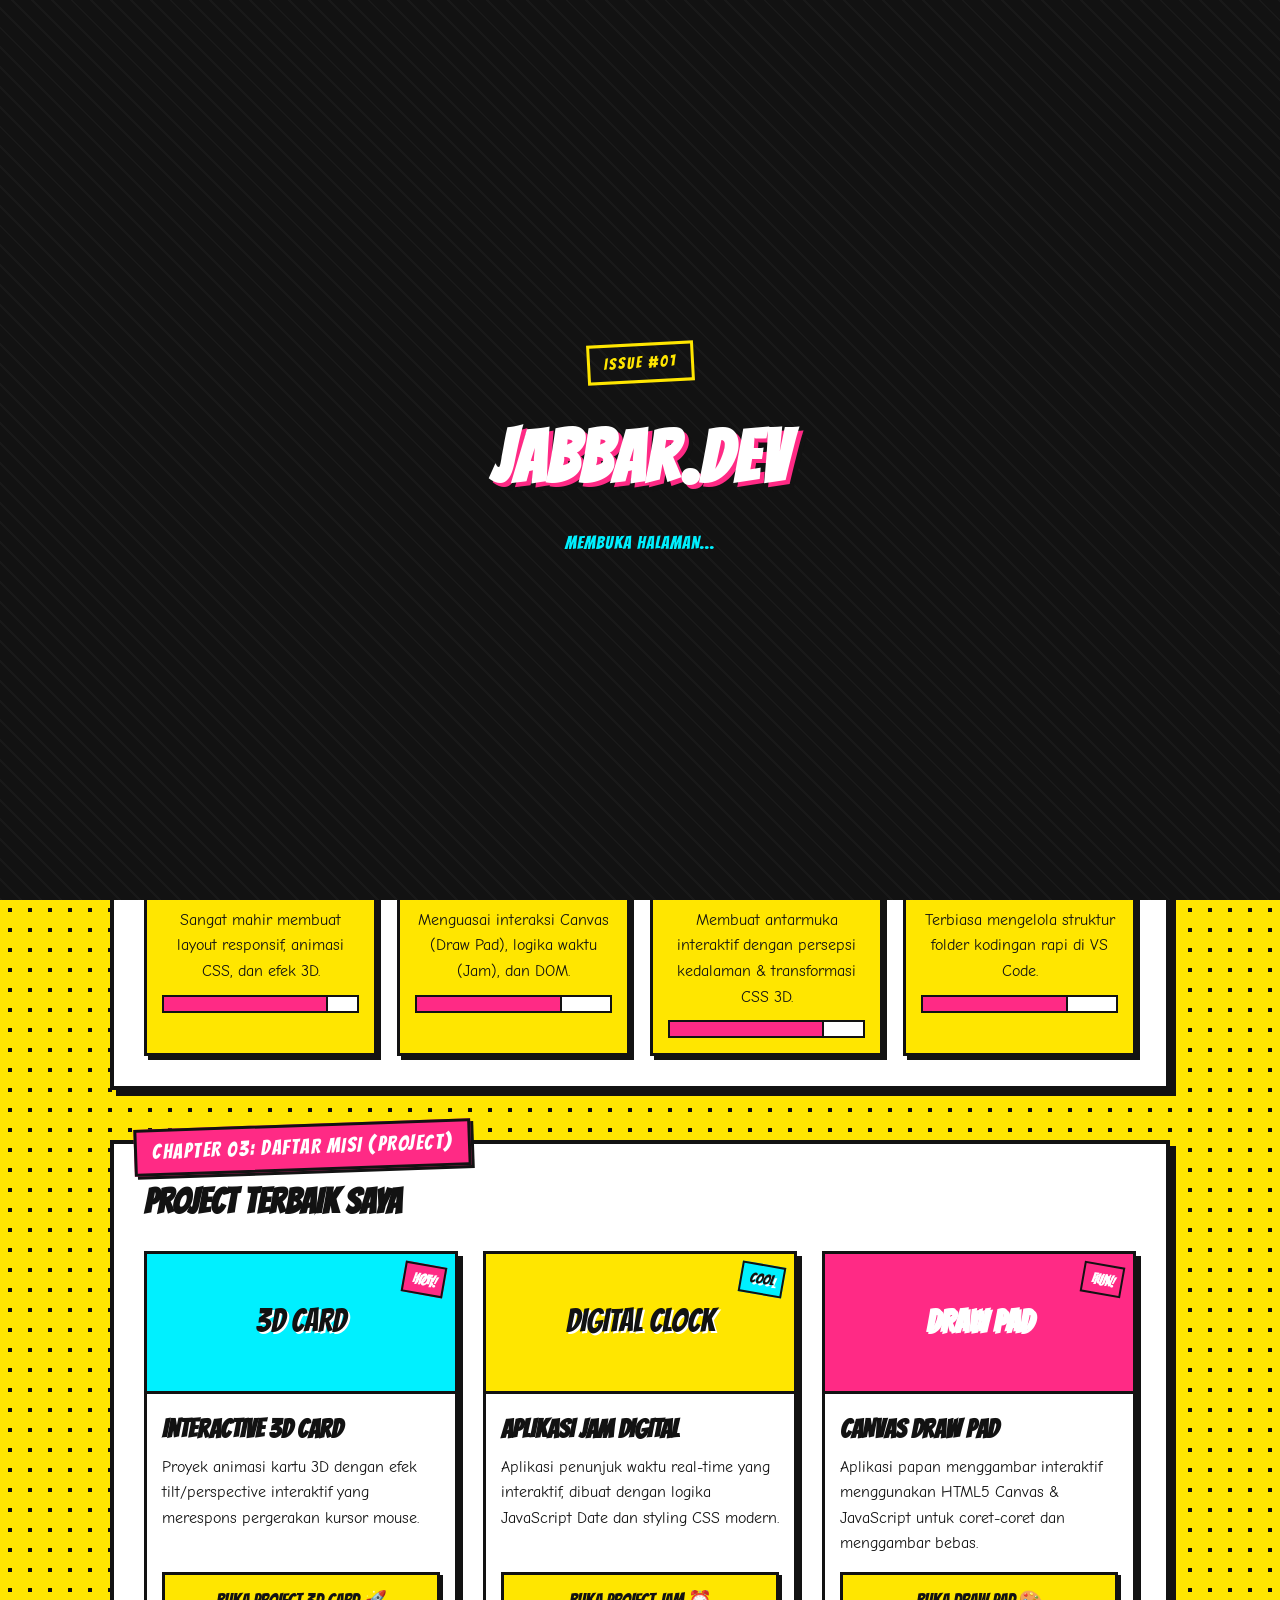
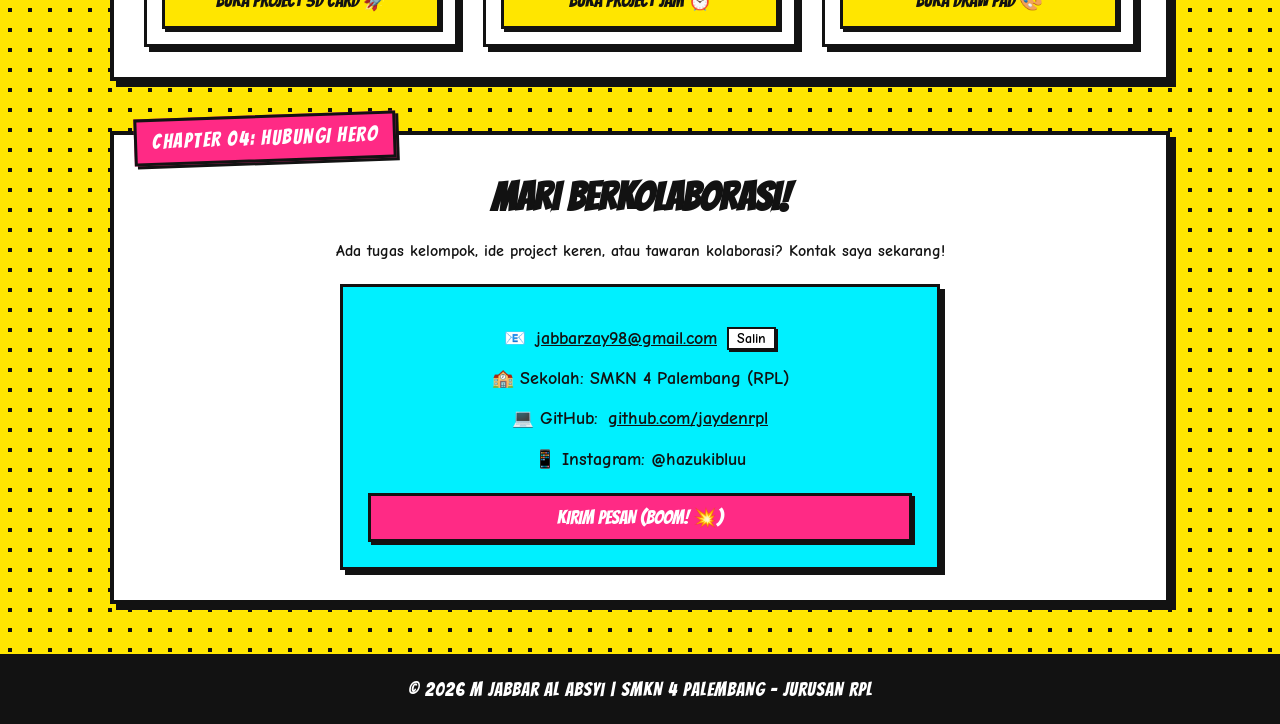
==== commit fbea0084: "Add files via upload" ====
--- a/index.html
+++ b/index.html
@@ -3,18 +3,1204 @@
   <head>
     <meta charset="UTF-8" />
     <meta name="viewport" content="width=device-width, initial-scale=1.0" />
-    <title>Magic Drawing Pad 🎨</title>
-    <link rel="stylesheet" href="style.css" />
+    <title>Portofolio Komik - M Jabbar Al Absyi</title>
+    <meta
+      name="description"
+      content="Portofolio M Jabbar Al Absyi, siswa RPL SMKN 4 Palembang. Project web interaktif untuk kebutuhan PKL & kolaborasi."
+    />
+    <meta property="og:title" content="Portofolio Komik - M Jabbar Al Absyi" />
+    <meta
+      property="og:description"
+      content="Siswa RPL SMKN 4 Palembang. Lihat project 3D Card, Jam Digital, dan Draw Pad."
+    />
+    <meta property="og:type" content="website" />
+    <link
+      rel="icon"
+      href="data:image/svg+xml,%3Csvg xmlns='http://www.w3.org/2000/svg' viewBox='0 0 100 100'%3E%3Ctext y='.9em' font-size='90'%3E%E2%9A%A1%3C/text%3E%3C/svg%3E"
+    />
+    <link rel="preconnect" href="https://fonts.googleapis.com" />
+    <link rel="preconnect" href="https://fonts.gstatic.com" crossorigin />
+    <link
+      href="https://fonts.googleapis.com/css2?family=Bangers&family=Comic+Neue:ital,wght@0,400;0,700;1,700&display=swap"
+      rel="stylesheet"
+    />
+    <style>
+      :root {
+        --yellow: #ffe600;
+        --red: #ff2a85;
+        --cyan: #00f0ff;
+        --dark: #121212;
+        --white: #ffffff;
+        --border-thick: 4px solid var(--dark);
+        --box-shadow: 6px 6px 0px var(--dark);
+        --box-shadow-hover: 10px 10px 0px var(--dark);
+        --bg: var(--yellow);
+        --panel-bg: var(--white);
+        --text: var(--dark);
+        --accent: var(--red);
+        --accent2: var(--cyan);
+        --dot: var(--dark);
+      }
+
+      /* VARIANT COVER MODE — alternate "noir issue" palette */
+      html.variant {
+        --yellow: #f4b400;
+        --red: #ff3b3b;
+        --cyan: #7df9ff;
+        --dark: #0a0a0f;
+        --white: #1c1c24;
+        --bg: #0a0a0f;
+        --panel-bg: #16161d;
+        --text: #f2f2f2;
+        --accent: #ff3b3b;
+        --accent2: #7df9ff;
+        --dot: #2a2a35;
+      }
+
+      html.variant body {
+        background-image: radial-gradient(var(--dot) 15%, transparent 16%);
+      }
+
+      html.variant nav a,
+      html.variant .skill-card,
+      html.variant .project-card,
+      html.variant .contact-box,
+      html.variant .profile-frame {
+        color: var(--text);
+      }
+
+      html.variant .hero-title,
+      html.variant .project-title,
+      html.variant .skill-title {
+        text-shadow: 3px 3px 0 rgba(0, 0, 0, 0.6);
+      }
+
+      * {
+        box-sizing: border-box;
+        margin: 0;
+        padding: 0;
+      }
+
+      html {
+        scroll-behavior: smooth;
+      }
+
+      @media (prefers-reduced-motion: reduce) {
+        html {
+          scroll-behavior: auto;
+        }
+        * {
+          animation-duration: 0.001ms !important;
+          transition-duration: 0.001ms !important;
+        }
+      }
+
+      body {
+        font-family: "Comic Neue", cursive, sans-serif;
+        background-color: var(--bg);
+        background-image: radial-gradient(var(--dot) 15%, transparent 16%);
+        background-size: 20px 20px;
+        color: var(--text);
+        line-height: 1.6;
+        overflow-x: hidden;
+        transition:
+          background-color 0.3s ease,
+          color 0.3s ease;
+      }
+
+      /* ===== COVER INTRO (comic issue opening) ===== */
+      #cover-intro {
+        position: fixed;
+        inset: 0;
+        z-index: 500;
+        background: var(--dark);
+        background-image: repeating-linear-gradient(
+          45deg,
+          rgba(255, 255, 255, 0.03) 0 2px,
+          transparent 2px 14px
+        );
+        display: flex;
+        flex-direction: column;
+        align-items: center;
+        justify-content: center;
+        text-align: center;
+        transition:
+          transform 0.7s cubic-bezier(0.6, 0, 0.2, 1),
+          opacity 0.7s ease;
+      }
+      #cover-intro.hide {
+        transform: translateY(-100%);
+        opacity: 0.4;
+        pointer-events: none;
+      }
+      #cover-intro .issue-tag {
+        font-family: "Bangers", cursive;
+        color: var(--yellow);
+        border: 3px solid var(--yellow);
+        padding: 4px 14px;
+        letter-spacing: 2px;
+        transform: rotate(-3deg);
+        margin-bottom: 18px;
+        font-size: 1rem;
+      }
+      #cover-intro h1 {
+        font-family: "Bangers", cursive;
+        color: var(--white);
+        font-size: clamp(2.2rem, 8vw, 4.5rem);
+        text-shadow:
+          4px 4px 0 var(--red),
+          8px 8px 0 var(--dark);
+        letter-spacing: 2px;
+        padding: 0 20px;
+      }
+      #cover-intro p {
+        color: var(--cyan);
+        font-family: "Bangers", cursive;
+        font-size: 1.1rem;
+        margin-top: 14px;
+        letter-spacing: 1px;
+        animation: blinkText 1.2s infinite;
+      }
+      @keyframes blinkText {
+        0%,
+        100% {
+          opacity: 1;
+        }
+        50% {
+          opacity: 0.3;
+        }
+      }
+      @media (prefers-reduced-motion: reduce) {
+        #cover-intro {
+          display: none;
+        }
+      }
+
+      /* Accessibility: skip link */
+      .skip-link {
+        position: absolute;
+        left: -999px;
+        top: 0;
+        background: var(--accent);
+        color: var(--white);
+        padding: 10px 16px;
+        z-index: 1000;
+        font-weight: bold;
+        border: 3px solid var(--dark);
+      }
+      .skip-link:focus {
+        left: 10px;
+        top: 10px;
+      }
+
+      :focus-visible {
+        outline: 3px solid var(--accent2);
+        outline-offset: 2px;
+      }
+
+      /* Ink progress bar */
+      .ink-progress {
+        position: fixed;
+        top: 0;
+        left: 0;
+        height: 5px;
+        background: var(--accent);
+        width: 0%;
+        z-index: 200;
+        box-shadow: 0 0 8px var(--accent);
+        transition: width 0.1s ease;
+      }
+
+      /* Header */
+      header {
+        background-color: var(--panel-bg);
+        border-bottom: var(--border-thick);
+        padding: 15px 5%;
+        position: sticky;
+        top: 0;
+        z-index: 100;
+        display: flex;
+        justify-content: space-between;
+        align-items: center;
+        box-shadow: 0 4px 0 var(--dark);
+        flex-wrap: wrap;
+      }
+
+      .logo {
+        font-family: "Bangers", cursive;
+        font-size: 2rem;
+        color: var(--accent);
+        text-shadow: 2px 2px 0 var(--dark);
+        letter-spacing: 2px;
+        text-transform: uppercase;
+      }
+
+      nav {
+        display: flex;
+        align-items: center;
+        gap: 12px;
+        flex-wrap: wrap;
+      }
+
+      nav ul {
+        display: flex;
+        list-style: none;
+        gap: 10px;
+        flex-wrap: wrap;
+      }
+
+      nav a {
+        font-family: "Bangers", cursive;
+        font-size: 1.1rem;
+        text-decoration: none;
+        color: var(--text);
+        padding: 6px 12px;
+        background: var(--accent2);
+        border: 3px solid var(--dark);
+        box-shadow: 3px 3px 0 var(--dark);
+        transition: all 0.2s ease;
+        letter-spacing: 1px;
+        display: inline-block;
+      }
+
+      nav a:hover,
+      nav a.active {
+        transform: translate(-2px, -2px);
+        box-shadow: 5px 5px 0 var(--dark);
+        background: var(--accent);
+        color: var(--white);
+      }
+
+      #variant-toggle {
+        font-family: "Bangers", cursive;
+        font-size: 1rem;
+        letter-spacing: 1px;
+        cursor: pointer;
+        background: var(--dark);
+        color: var(--white);
+        border: 3px solid var(--dark);
+        box-shadow: 3px 3px 0 var(--accent);
+        padding: 6px 12px;
+        transition: all 0.2s ease;
+      }
+
+      #variant-toggle:hover {
+        transform: translate(-2px, -2px);
+        box-shadow: 5px 5px 0 var(--accent);
+      }
+
+      .container {
+        max-width: 1100px;
+        margin: 40px auto;
+        padding: 0 20px;
+      }
+
+      .comic-panel {
+        background: var(--panel-bg);
+        border: var(--border-thick);
+        box-shadow: var(--box-shadow);
+        padding: 30px;
+        margin-bottom: 50px;
+        position: relative;
+        opacity: 0;
+        transform: translateY(40px) rotate(-0.5deg);
+        transition:
+          opacity 0.6s ease,
+          transform 0.6s ease;
+      }
+
+      .comic-panel.revealed {
+        opacity: 1;
+        transform: translateY(0) rotate(0deg);
+      }
+
+      .panel-tag {
+        position: absolute;
+        top: -20px;
+        left: 20px;
+        background: var(--accent);
+        color: var(--white);
+        font-family: "Bangers", cursive;
+        font-size: 1.3rem;
+        padding: 4px 15px;
+        border: 3px solid var(--dark);
+        box-shadow: 3px 3px 0 var(--dark);
+        letter-spacing: 1.5px;
+        transform: rotate(-2deg);
+      }
+
+      /* Hero / Profile */
+      .hero-grid {
+        display: grid;
+        grid-template-columns: 1fr 2fr;
+        gap: 30px;
+        align-items: center;
+      }
+
+      .profile-frame {
+        position: relative;
+        border: var(--border-thick);
+        background: var(--accent2);
+        padding: 10px;
+        box-shadow: 5px 5px 0 var(--dark);
+        text-align: center;
+      }
+
+      .profile-img {
+        width: 100%;
+        aspect-ratio: 1 / 1;
+        height: auto;
+        display: block;
+        border: 3px solid var(--dark);
+        background: #eee;
+        object-fit: cover;
+        font-family: "Comic Neue", sans-serif;
+        color: #555;
+      }
+
+      .speech-bubble {
+        position: relative;
+        background: var(--panel-bg);
+        border: 4px solid var(--dark);
+        border-radius: 20px;
+        padding: 18px;
+        font-size: 1.1rem;
+        font-weight: bold;
+        box-shadow: 4px 4px 0 var(--dark);
+        margin-bottom: 20px;
+      }
+
+      .speech-bubble::after {
+        content: "";
+        position: absolute;
+        bottom: -20px;
+        left: 40px;
+        border-width: 20px 20px 0;
+        border-style: solid;
+        border-color: var(--dark) transparent;
+        display: block;
+        width: 0;
+      }
+
+      .speech-bubble::before {
+        content: "";
+        position: absolute;
+        bottom: -13px;
+        left: 43px;
+        border-width: 17px 17px 0;
+        border-style: solid;
+        border-color: var(--panel-bg) transparent;
+        display: block;
+        width: 0;
+        z-index: 1;
+      }
+
+      .hero-title {
+        font-family: "Bangers", cursive;
+        font-size: 3rem;
+        color: var(--text);
+        line-height: 1.1;
+        margin-top: 10px;
+        text-shadow: 3px 3px 0 var(--yellow);
+        word-break: break-word;
+      }
+
+      .hero-sub {
+        font-size: 1.3rem;
+        font-weight: bold;
+        color: var(--accent);
+        margin-bottom: 15px;
+      }
+
+      .badge {
+        display: inline-block;
+        background: var(--yellow);
+        color: var(--dark);
+        border: 2px solid var(--dark);
+        padding: 2px 10px;
+        font-weight: bold;
+        font-size: 0.9rem;
+        box-shadow: 2px 2px 0 var(--dark);
+        margin: 3px;
+      }
+
+      /* Skills */
+      .skills-grid {
+        display: grid;
+        grid-template-columns: repeat(auto-fit, minmax(200px, 1fr));
+        gap: 20px;
+        margin-top: 10px;
+      }
+
+      .skill-card {
+        background: var(--yellow);
+        color: var(--dark);
+        border: 3px solid var(--dark);
+        padding: 15px;
+        box-shadow: 4px 4px 0 var(--dark);
+        text-align: center;
+        transition: transform 0.2s;
+      }
+
+      .skill-card:hover {
+        transform: scale(1.05) rotate(1deg);
+      }
+
+      .skill-icon {
+        font-size: 2.5rem;
+        margin-bottom: 5px;
+      }
+
+      .skill-title {
+        font-family: "Bangers", cursive;
+        font-size: 1.5rem;
+        letter-spacing: 1px;
+      }
+
+      .progress-bar {
+        background: var(--white);
+        border: 2px solid var(--dark);
+        height: 18px;
+        margin-top: 10px;
+        position: relative;
+        overflow: hidden;
+      }
+
+      .progress-fill {
+        background: var(--accent);
+        height: 100%;
+        border-right: 2px solid var(--dark);
+        width: 0%;
+        transition: width 1s ease 0.2s;
+      }
+
+      /* Projects */
+      .projects-grid {
+        display: grid;
+        grid-template-columns: repeat(auto-fit, minmax(260px, 1fr));
+        gap: 25px;
+      }
+
+      .project-card {
+        background: var(--panel-bg);
+        border: 3px solid var(--dark);
+        box-shadow: 5px 5px 0 var(--dark);
+        overflow: hidden;
+        display: flex;
+        flex-direction: column;
+        transition: all 0.2s;
+      }
+
+      .project-card:hover {
+        transform: translate(-3px, -3px);
+        box-shadow: 8px 8px 0 var(--dark);
+      }
+
+      .project-banner {
+        background: var(--accent2);
+        border-bottom: 3px solid var(--dark);
+        height: 140px;
+        display: flex;
+        align-items: center;
+        justify-content: center;
+        font-family: "Bangers", cursive;
+        font-size: 2rem;
+        color: var(--dark);
+        text-shadow: 2px 2px 0 var(--white);
+        position: relative;
+      }
+
+      .pow-badge {
+        position: absolute;
+        top: 10px;
+        right: 10px;
+        background: var(--accent);
+        color: var(--white);
+        font-family: "Bangers", cursive;
+        padding: 2px 8px;
+        border: 2px solid var(--dark);
+        transform: rotate(10deg);
+        font-size: 0.9rem;
+      }
+
+      .project-body {
+        padding: 15px;
+        flex-grow: 1;
+        display: flex;
+        flex-direction: column;
+        justify-content: space-between;
+        color: var(--text);
+      }
+
+      .project-title {
+        font-family: "Bangers", cursive;
+        font-size: 1.6rem;
+        margin-bottom: 5px;
+      }
+
+      .btn-comic {
+        display: block;
+        text-align: center;
+        background: var(--yellow);
+        color: var(--dark);
+        font-family: "Bangers", cursive;
+        font-size: 1.2rem;
+        padding: 10px 15px;
+        border: 3px solid var(--dark);
+        box-shadow: 3px 3px 0 var(--dark);
+        text-decoration: none;
+        margin-top: 15px;
+        cursor: pointer;
+        transition: all 0.1s;
+      }
+
+      .btn-comic:hover {
+        background: var(--accent2);
+        transform: translate(-2px, -2px);
+        box-shadow: 5px 5px 0 var(--dark);
+      }
+
+      .btn-comic:active,
+      .project-card:active {
+        transform: translate(2px, 2px) scale(0.98);
+        box-shadow: 1px 1px 0 var(--dark);
+      }
+
+      /* Contact */
+      .contact-container {
+        text-align: center;
+      }
+
+      .contact-box {
+        background: var(--accent2);
+        color: var(--dark);
+        border: 3px solid var(--dark);
+        padding: 25px;
+        box-shadow: 5px 5px 0 var(--dark);
+        display: inline-block;
+        max-width: 600px;
+        width: 100%;
+        word-break: break-word;
+      }
+
+      .contact-item {
+        font-size: 1.1rem;
+        font-weight: bold;
+        margin: 12px 0;
+        display: flex;
+        align-items: center;
+        justify-content: center;
+        gap: 10px;
+        flex-wrap: wrap;
+      }
+
+      .contact-item a {
+        color: var(--dark);
+      }
+
+      .copy-btn {
+        font-family: "Comic Neue", sans-serif;
+        font-weight: bold;
+        font-size: 0.85rem;
+        background: var(--white);
+        border: 2px solid var(--dark);
+        box-shadow: 2px 2px 0 var(--dark);
+        padding: 2px 8px;
+        cursor: pointer;
+      }
+      .copy-btn:hover {
+        transform: translate(-1px, -1px);
+        box-shadow: 3px 3px 0 var(--dark);
+      }
+
+      footer {
+        text-align: center;
+        padding: 20px;
+        background: var(--dark);
+        color: var(--white);
+        font-family: "Bangers", cursive;
+        font-size: 1.2rem;
+        letter-spacing: 1px;
+      }
+
+      .comic-pop {
+        position: fixed;
+        pointer-events: none;
+        font-family: "Bangers", cursive;
+        font-size: 2rem;
+        color: var(--accent);
+        text-shadow:
+          2px 2px 0 var(--yellow),
+          -2px -2px 0 var(--dark);
+        z-index: 9999;
+        animation: popUp 0.6s ease-out forwards;
+      }
+
+      @keyframes popUp {
+        0% {
+          opacity: 1;
+          transform: scale(0.5) rotate(-10deg);
+        }
+        50% {
+          transform: scale(1.3) rotate(10deg);
+        }
+        100% {
+          opacity: 0;
+          transform: scale(1) translate(0, -30px);
+        }
+      }
+
+      /* Easter egg achievement toast */
+      .achievement {
+        position: fixed;
+        bottom: 20px;
+        right: 20px;
+        background: var(--dark);
+        color: var(--white);
+        border: 3px solid var(--accent);
+        box-shadow: 5px 5px 0 var(--accent);
+        padding: 14px 18px;
+        font-family: "Bangers", cursive;
+        letter-spacing: 1px;
+        z-index: 300;
+        transform: translateX(150%);
+        transition: transform 0.4s ease;
+      }
+      .achievement.show {
+        transform: translateX(0);
+      }
+
+      .cv-btn {
+        display: inline-flex;
+        align-items: center;
+        gap: 8px;
+        background: var(--dark);
+        color: var(--white) !important;
+        font-family: "Bangers", cursive;
+        font-size: 1.1rem;
+        padding: 10px 18px;
+        border: 3px solid var(--dark);
+        box-shadow: 3px 3px 0 var(--accent);
+        text-decoration: none;
+        letter-spacing: 1px;
+        margin-top: 10px;
+        transition: all 0.15s ease;
+      }
+      .cv-btn:hover {
+        transform: translate(-2px, -2px);
+        box-shadow: 5px 5px 0 var(--accent);
+      }
+
+      /* ===== PRINT (buat lampiran PKL) ===== */
+      @media print {
+        header,
+        #cover-intro,
+        .ink-progress,
+        #variant-toggle,
+        .btn-comic,
+        .achievement,
+        .skip-link,
+        .copy-btn,
+        footer nav {
+          display: none !important;
+        }
+        body {
+          background: white !important;
+        }
+        .comic-panel {
+          box-shadow: none !important;
+          border: 1px solid #333 !important;
+          opacity: 1 !important;
+          transform: none !important;
+          page-break-inside: avoid;
+        }
+      }
+
+      /* PERBAIKAN RESPONSIVE MOBILE */
+      @media (max-width: 768px) {
+        header {
+          flex-direction: column;
+          gap: 12px;
+          padding: 12px 15px;
+          text-align: center;
+        }
+
+        nav {
+          justify-content: center;
+        }
+
+        nav ul {
+          justify-content: center;
+          gap: 6px;
+        }
+
+        nav a {
+          font-size: 1rem;
+          padding: 4px 8px;
+        }
+
+        .container {
+          margin: 20px auto;
+          padding: 0 12px;
+        }
+
+        .comic-panel {
+          padding: 20px 15px;
+          margin-bottom: 35px;
+        }
+
+        .panel-tag {
+          font-size: 1rem;
+          top: -15px;
+          left: 10px;
+          padding: 2px 10px;
+        }
+
+        .hero-grid {
+          grid-template-columns: 1fr;
+          gap: 20px;
+        }
+
+        .hero-title {
+          font-size: 2.2rem;
+        }
+
+        .hero-sub {
+          font-size: 1.1rem;
+        }
+
+        .speech-bubble {
+          font-size: 1rem;
+          padding: 12px;
+        }
+
+        .contact-box {
+          padding: 15px;
+        }
+      }
+    </style>
   </head>
   <body>
-    <canvas id="paintCanvas"></canvas>
-
-    <div class="control-panel">
-      <h1>Magic Canvas ✨</h1>
-      <p>Geser mouse atau usap layarmu untuk menggambar pelangi!</p>
-      <button onclick="bersihkanKanvas()">🗑️ Bersihkan Layar</button>
+    <div id="cover-intro" aria-hidden="true">
+      <div class="issue-tag">ISSUE #01</div>
+      <h1>JABBAR.DEV</h1>
+      <p>MEMBUKA HALAMAN...</p>
     </div>
 
-    <script src="script.js"></script>
+    <a href="#about" class="skip-link">Lompat ke konten utama</a>
+    <div class="ink-progress" id="inkProgress"></div>
+
+    <!-- Header -->
+    <header>
+      <div class="logo">⚡ Jabbar.Dev</div>
+      <nav>
+        <ul id="navLinks">
+          <li><a href="#about">Profil</a></li>
+          <li><a href="#skills">Skill</a></li>
+          <li><a href="#projects">Project</a></li>
+          <li><a href="#contact">Kontak</a></li>
+        </ul>
+        <button
+          id="variant-toggle"
+          aria-pressed="false"
+          title="Ganti ke Variant Cover (mode gelap)"
+        >
+          🌓 VARIANT COVER
+        </button>
+      </nav>
+    </header>
+
+    <div class="container">
+      <!-- PROFIL SECTION -->
+      <section id="about" class="comic-panel">
+        <div class="panel-tag">CHAPTER 01: SANG HERO</div>
+        <div class="hero-grid">
+          <div class="profile-frame">
+            <img
+              src="porfolio foto muka.png"
+              alt="Foto M Jabbar Al Absyi"
+              class="profile-img"
+              onerror="
+                this.onerror = null;
+                this.src =
+                  'data:image/svg+xml;utf8,%3Csvg xmlns=%22http://www.w3.org/2000/svg%22 viewBox=%220 0 300 300%22%3E%3Crect width=%22300%22 height=%22300%22 fill=%22%23eee%22/%3E%3Ctext x=%2250%25%22 y=%2250%25%22 font-size=%2222%22 text-anchor=%22middle%22 fill=%22%23999%22 dy=%22.3em%22 font-family=%22sans-serif%22%3EFoto Belum Ada%3C/text%3E%3C/svg%3E';
+              "
+            />
+            <div style="margin-top: 10px">
+              <span class="badge">SMKN 4 Palembang</span>
+              <span class="badge">Jurusan RPL</span>
+            </div>
+          </div>
+          <div>
+            <div class="speech-bubble">
+              "Halo semuanya! Selamat datang di portofolio interaktifku. Mari
+              lihat project-project buatan saya!"
+            </div>
+            <h1 class="hero-title">M JABBAR AL ABSYI</h1>
+            <p class="hero-sub">
+              🚀 Software Engineering Student & Aspiring Web Developer
+            </p>
+            <p>
+              Saya adalah siswa jurusan Rekayasa Perangkat Lunak (RPL) di SMKN 4
+              Palembang. Saya suka bereksperimen dengan kodingan interaktif
+              seperti kartu 3D, aplikasi papan gambar (draw pad), hingga jam
+              digital!
+            </p>
+            <a href="#projects" class="btn-comic">LIHAT PROJECT SAYA! 💥</a>
+            <a href="cv-jabbar.pdf" download class="cv-btn"
+              >⬇ DOWNLOAD CV / RESUME</a
+            >
+          </div>
+        </div>
+      </section>
+
+      <!-- SKILLS SECTION -->
+      <section id="skills" class="comic-panel">
+        <div class="panel-tag">CHAPTER 02: KEKUATAN & SKILL</div>
+        <h2
+          style="
+            font-family: &quot;Bangers&quot;;
+            font-size: 2.2rem;
+            margin-bottom: 15px;
+          "
+        >
+          AMUNISI KODING SAYA
+        </h2>
+        <div class="skills-grid">
+          <div class="skill-card">
+            <div class="skill-icon">🌐</div>
+            <div class="skill-title">HTML5 & CSS3</div>
+            <p>
+              Sangat mahir membuat layout responsif, animasi CSS, dan efek 3D.
+            </p>
+            <div class="progress-bar">
+              <div class="progress-fill" data-fill="85%"></div>
+            </div>
+          </div>
+
+          <div class="skill-card">
+            <div class="skill-icon">⚡</div>
+            <div class="skill-title">JAVASCRIPT</div>
+            <p>
+              Menguasai interaksi Canvas (Draw Pad), logika waktu (Jam), dan
+              DOM.
+            </p>
+            <div class="progress-bar">
+              <div class="progress-fill" data-fill="75%"></div>
+            </div>
+          </div>
+
+          <div class="skill-card">
+            <div class="skill-icon">🎨</div>
+            <div class="skill-title">UI / EFEK 3D</div>
+            <p>
+              Membuat antarmuka interaktif dengan persepsi kedalaman &
+              transformasi CSS 3D.
+            </p>
+            <div class="progress-bar">
+              <div class="progress-fill" data-fill="80%"></div>
+            </div>
+          </div>
+
+          <div class="skill-card">
+            <div class="skill-icon">🛠️</div>
+            <div class="skill-title">VS CODE & GIT</div>
+            <p>Terbiasa mengelola struktur folder kodingan rapi di VS Code.</p>
+            <div class="progress-bar">
+              <div class="progress-fill" data-fill="75%"></div>
+            </div>
+          </div>
+        </div>
+      </section>
+
+      <!-- PROJECTS SECTION -->
+      <section id="projects" class="comic-panel">
+        <div class="panel-tag">CHAPTER 03: DAFTAR MISI (PROJECT)</div>
+        <h2
+          style="
+            font-family: &quot;Bangers&quot;;
+            font-size: 2.2rem;
+            margin-bottom: 20px;
+          "
+        >
+          PROJECT TERBAIK SAYA
+        </h2>
+
+        <div class="projects-grid">
+          <!-- Project 1: 3D Card -->
+          <div class="project-card">
+            <div class="project-banner">
+              3D CARD
+              <div class="pow-badge">HOT!</div>
+            </div>
+            <div class="project-body">
+              <div>
+                <h3 class="project-title">INTERACTIVE 3D CARD</h3>
+                <p>
+                  Proyek animasi kartu 3D dengan efek tilt/perspective
+                  interaktif yang merespons pergerakan kursor mouse.
+                </p>
+              </div>
+              <a
+                href="../perhtml%20an/3d-card/index.html"
+                target="_blank"
+                rel="noopener"
+                class="btn-comic"
+                >BUKA PROJECT 3D CARD 🚀</a
+              >
+            </div>
+          </div>
+
+          <!-- Project 2: Jam -->
+          <div class="project-card">
+            <div class="project-banner" style="background: var(--yellow)">
+              DIGITAL CLOCK
+              <div
+                class="pow-badge"
+                style="background: var(--cyan); color: var(--dark)"
+              >
+                COOL
+              </div>
+            </div>
+            <div class="project-body">
+              <div>
+                <h3 class="project-title">APLIKASI JAM DIGITAL</h3>
+                <p>
+                  Aplikasi penunjuk waktu real-time yang interaktif, dibuat
+                  dengan logika JavaScript Date dan styling CSS modern.
+                </p>
+              </div>
+              <a
+                href="../perhtml%20an/jam/index.html"
+                target="_blank"
+                rel="noopener"
+                class="btn-comic"
+                >BUKA PROJECT JAM ⏰</a
+              >
+            </div>
+          </div>
+
+          <!-- Project 3: Draw Pad -->
+          <div class="project-card">
+            <div
+              class="project-banner"
+              style="background: var(--red); color: var(--white)"
+            >
+              DRAW PAD
+              <div class="pow-badge">FUN!</div>
+            </div>
+            <div class="project-body">
+              <div>
+                <h3 class="project-title">CANVAS DRAW PAD</h3>
+                <p>
+                  Aplikasi papan menggambar interaktif menggunakan HTML5 Canvas
+                  & JavaScript untuk coret-coret dan menggambar bebas.
+                </p>
+              </div>
+              <a
+                href="../perhtml%20an/product/draw-pad/index.html"
+                target="_blank"
+                rel="noopener"
+                class="btn-comic"
+                >BUKA DRAW PAD 🎨</a
+              >
+            </div>
+          </div>
+        </div>
+      </section>
+
+      <!-- CONTACT SECTION -->
+      <section id="contact" class="comic-panel">
+        <div class="panel-tag">CHAPTER 04: HUBUNGI HERO</div>
+        <div class="contact-container">
+          <h2
+            style="
+              font-family: &quot;Bangers&quot;;
+              font-size: 2.5rem;
+              margin-bottom: 10px;
+            "
+          >
+            MARI BERKOLABORASI!
+          </h2>
+          <p style="font-weight: bold; margin-bottom: 20px">
+            Ada tugas kelompok, ide project keren, atau tawaran kolaborasi?
+            Kontak saya sekarang!
+          </p>
+
+          <div class="contact-box">
+            <div class="contact-item">
+              📧
+              <a href="mailto:jabbar.absyi@gmail.com">jabbarzay98@gmail.com</a>
+              <button class="copy-btn" onclick="copyEmail()">Salin</button>
+            </div>
+            <div class="contact-item">🏫 Sekolah: SMKN 4 Palembang (RPL)</div>
+            <div class="contact-item">
+              💻 GitHub:
+              <a
+                href="https://github.com/jaydenrpl"
+                target="_blank"
+                rel="noopener"
+                >github.com/jaydenrpl</a
+              >
+            </div>
+            <div class="contact-item">📱 Instagram: @hazukibluu</div>
+
+            <button
+              class="btn-comic"
+              onclick="
+                alert('Terima kasih sudah menghubungi M Jabbar Al Absyi!')
+              "
+              style="
+                margin-top: 20px;
+                background: var(--red);
+                color: white;
+                width: 100%;
+              "
+            >
+              KIRIM PESAN (BOOM! 💥)
+            </button>
+          </div>
+        </div>
+      </section>
+    </div>
+
+    <footer>
+      <p>© 2026 M Jabbar Al Absyi | SMKN 4 Palembang - Jurusan RPL</p>
+    </footer>
+
+    <div class="achievement" id="achievement">
+      🏆 EASTER EGG: TRUE FAN UNLOCKED!
+    </div>
+
+    <script>
+      // Cover intro: auto-hide after short delay, or on click/keypress
+      (function () {
+        const cover = document.getElementById("cover-intro");
+        let hidden = false;
+        function hideCover() {
+          if (hidden) return;
+          hidden = true;
+          cover.classList.add("hide");
+          setTimeout(() => cover.remove(), 800);
+        }
+        cover.addEventListener("click", hideCover);
+        window.addEventListener("keydown", hideCover, { once: true });
+        setTimeout(hideCover, 1600);
+      })();
+
+      // Comic pop-sound effect on click
+      const popSounds = [
+        "BOOM! 💥",
+        "POW! 🥊",
+        "BAM! ⚡",
+        "KABOOM! 💣",
+        "ZAP! ⚡",
+      ];
+      document.addEventListener("click", function (e) {
+        const clickedEl = e.target.closest("button, a, .skill-card");
+        if (clickedEl) {
+          const pop = document.createElement("div");
+          pop.className = "comic-pop";
+          pop.innerText =
+            popSounds[Math.floor(Math.random() * popSounds.length)];
+          pop.style.left = e.clientX - 30 + "px";
+          pop.style.top = e.clientY - 40 + "px";
+          document.body.appendChild(pop);
+          setTimeout(() => pop.remove(), 600);
+        }
+      });
+
+      // Ink progress bar on scroll
+      const inkProgress = document.getElementById("inkProgress");
+      function updateProgress() {
+        const h = document.documentElement;
+        const scrolled =
+          (h.scrollTop / (h.scrollHeight - h.clientHeight)) * 100;
+        inkProgress.style.width = scrolled + "%";
+      }
+      window.addEventListener("scroll", updateProgress);
+
+      // Active nav link highlight
+      const sections = document.querySelectorAll("section[id]");
+      const navAnchors = document.querySelectorAll("#navLinks a");
+      function highlightNav() {
+        let current = "";
+        sections.forEach((sec) => {
+          const rect = sec.getBoundingClientRect();
+          if (rect.top <= 120 && rect.bottom >= 120) current = sec.id;
+        });
+        navAnchors.forEach((a) => {
+          a.classList.toggle(
+            "active",
+            a.getAttribute("href") === "#" + current,
+          );
+        });
+      }
+      window.addEventListener("scroll", highlightNav);
+
+      // Scroll-reveal panels + progress bar fill animation
+      const panels = document.querySelectorAll(".comic-panel");
+      const observer = new IntersectionObserver(
+        (entries) => {
+          entries.forEach((entry) => {
+            if (entry.isIntersecting) {
+              entry.target.classList.add("revealed");
+              entry.target.querySelectorAll(".progress-fill").forEach((bar) => {
+                bar.style.width = bar.dataset.fill;
+              });
+              observer.unobserve(entry.target);
+            }
+          });
+        },
+        { threshold: 0.15 },
+      );
+      panels.forEach((p) => observer.observe(p));
+
+      // Variant Cover mode toggle (persists for this session)
+      const variantBtn = document.getElementById("variant-toggle");
+      const htmlEl = document.documentElement;
+      function setVariant(on) {
+        htmlEl.classList.toggle("variant", on);
+        variantBtn.setAttribute("aria-pressed", on ? "true" : "false");
+        variantBtn.textContent = on ? "☀️ ORIGINAL COVER" : "🌓 VARIANT COVER";
+        try {
+          sessionStorage.setItem("variantCover", on ? "1" : "0");
+        } catch (e) {}
+      }
+      variantBtn.addEventListener("click", () => {
+        setVariant(!htmlEl.classList.contains("variant"));
+      });
+      try {
+        if (sessionStorage.getItem("variantCover") === "1") setVariant(true);
+      } catch (e) {}
+
+      // Copy email
+      function copyEmail() {
+        navigator.clipboard
+          .writeText("jabbar.absyi@gmail.com")
+          .then(() => showAchievement("📧 EMAIL DISALIN!"))
+          .catch(() => {});
+      }
+
+      // Easter egg: click logo 5x fast
+      let logoClicks = 0;
+      let logoClickTimer = null;
+      document.querySelector(".logo").addEventListener("click", () => {
+        logoClicks++;
+        clearTimeout(logoClickTimer);
+        logoClickTimer = setTimeout(() => (logoClicks = 0), 1500);
+        if (logoClicks === 5) {
+          showAchievement("🏆 TRUE FAN UNLOCKED! Makasih udah eksplorasi!");
+          logoClicks = 0;
+        }
+      });
+
+      function showAchievement(text) {
+        const el = document.getElementById("achievement");
+        el.textContent = text;
+        el.classList.add("show");
+        setTimeout(() => el.classList.remove("show"), 3000);
+      }
+    </script>
   </body>
 </html>
